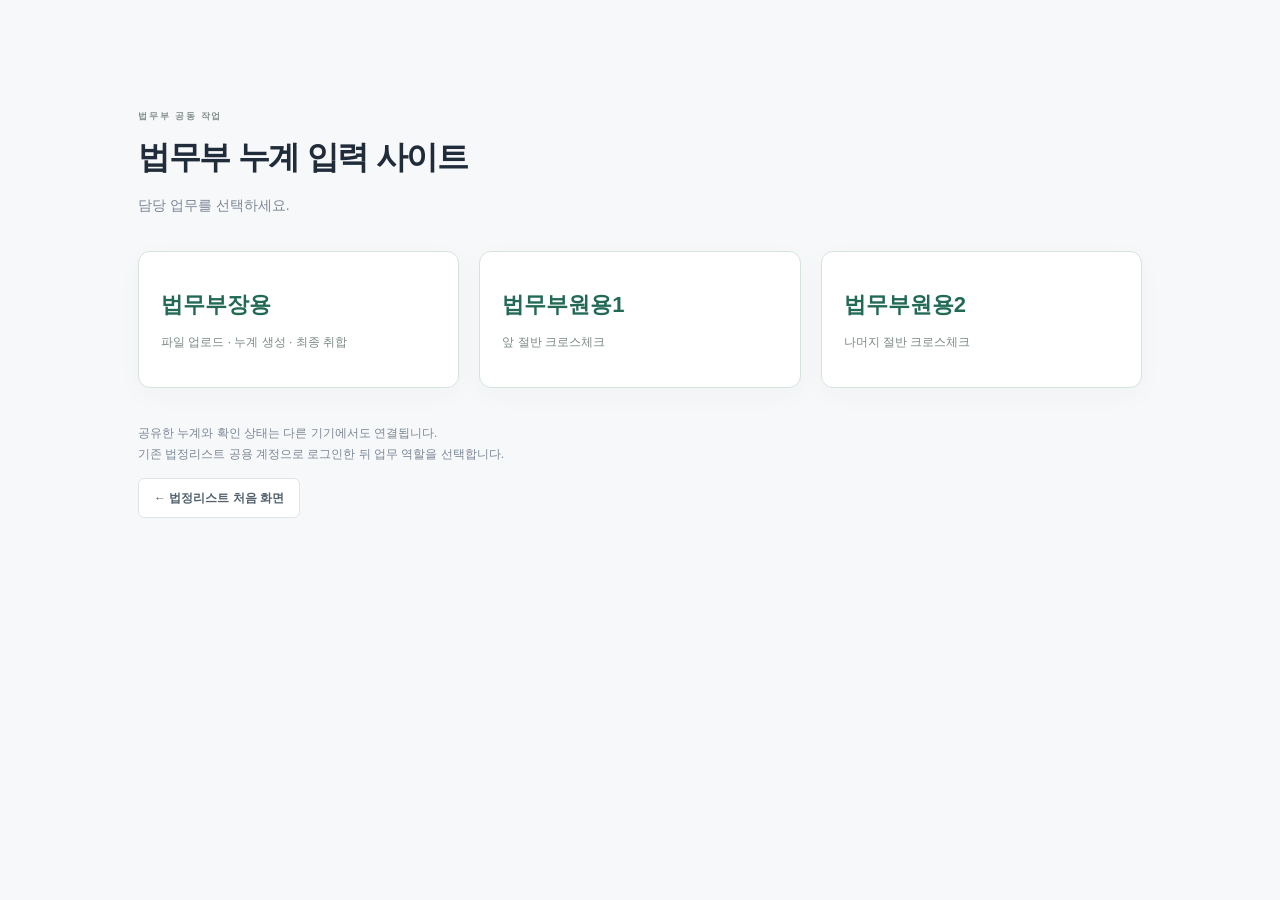
==== ledger/index.html @ 5dbe22b3 "Add files via upload" ====
<!doctype html>
<html lang="ko"><head><meta charset="utf-8"><meta name="viewport" content="width=device-width,initial-scale=1"><title>법무부 누계 입력 사이트</title><meta name="description" content="주간 벌점 입력을 간편하게. 기존 엑셀 수식을 보존하며 반영 전 확인하는 누계 도우미."><link rel="stylesheet" href="style.css?v=ledger-1"><script src="vendor/jszip.min.js" defer></script><script type="module" src="app.js?v=ledger-1"></script></head>
<body><section id="role-home" class="role-home"><div class="eyebrow">법무부 공동 작업</div><h1>법무부 누계 입력 사이트</h1><p>담당 업무를 선택하세요.</p><div class="role-cards"><button data-role="head"><b>법무부장용</b><span>파일 업로드 · 누계 생성 · 최종 취합</span></button><button data-role="one"><b>법무부원용1</b><span>앞 절반 크로스체크</span></button><button data-role="two"><b>법무부원용2</b><span>나머지 절반 크로스체크</span></button></div><p class="role-note">공유한 누계와 확인 상태는 다른 기기에서도 연결됩니다.<br>기존 법정리스트 공용 계정으로 로그인한 뒤 업무 역할을 선택합니다.</p><a class="secondary link-button" href="../">← 법정리스트 처음 화면</a></section>
<section id="member-home" class="role-home" hidden><button class="secondary role-back">← 역할 선택</button><h1 id="member-heading"></h1><div class="panel shared-panel"><h2 id="member-work-title"></h2><p id="member-work-meta"></p><p id="member-state"></p><button id="member-open" class="primary" disabled>크로스체크 시작</button><button class="secondary shared-refresh">새로고침</button></div></section><div id="team-message" role="status" aria-live="polite"></div><aside hidden><a class="brand" href="./"><span class="brand-icon">∑</span><span>법무부 누계 입력 사이트<small>WEEKLY LEDGER</small></span></a><div class="side-label">WORKSPACE</div><a class="nav active" href="#workspace"><span>▦</span> 주간 벌점 반영</a><button class="nav" id="help-open"><span>ⓘ</span> 사용 안내</button><a class="nav" href="../">← 법정리스트 처음 화면</a><div class="side-bottom"><span class="local-dot"></span> 법무부 공동 확인<p>공유 시 최종 누계와 대조 명단을<br>서버에 저장합니다.</p><div class="version">VERSION 1.5 · XLSX</div></div></aside>
<main id="workspace" hidden><header><div class="breadcrumb">업무 도구 <span>/</span> 상벌점 누계</div><div class="header-actions"><button class="secondary role-back">역할 선택</button><span class="privacy">◉ 수식 보존 모드</span><a class="secondary link-button" href="../">← 법정리스트 처음 화면</a></div></header><div class="page"><div class="title-row"><div><div class="eyebrow">LESS INPUT. MORE ACCURACY.</div><h1>누계</h1><p class="subtitle">벌점·상점을 반영해 부원에게 공유하세요.<br class="mobile"> 두 부원의 확인이 끝나면 최종 누계를 받습니다.</p></div><button id="demo" class="secondary">가명 예시로 둘러보기 <span>↗</span></button></div>
<section class="panel shared-panel"><div class="section-heading"><h2>공유 작업 현황</h2><button class="secondary shared-refresh">새로고침</button></div><h3 id="shared-title"></h3><p id="shared-meta"></p><div class="approval-row"><span id="approval-one">법무부원1 · 대기</span><span id="approval-two">법무부원2 · 대기</span></div><p id="shared-counts"></p><button id="head-final-preview" class="secondary" disabled>최종 취합 누계 확인</button> <button id="final-download" class="primary" disabled>최종 누계 다운로드 ↓</button><p class="muted">새로 생성해 공유하면 두 부원의 완료 상태가 초기화됩니다.</p></section><ol class="steps"><li class="current"><b>1</b> 파일 업로드</li><li><b>2</b> 반영 설정</li><li><b>3</b> 부원 크로스체크</li><li><b>4</b> 최종 취합</li></ol>
<div id="message" role="status" aria-live="polite" hidden></div>
<section class="uploads" aria-label="파일 업로드"><label class="upload" id="ledger-card"><span class="file-icon green">▤</span><span class="upload-title">지난 회차 누계 엑셀 <span class="required">필수</span></span><span class="upload-description">기존 수식과 학생 명부의 기준 파일</span><span class="file-state" id="ledger-state" role="status" aria-live="polite">파일 대기</span><span class="file-name" id="ledger-name">클릭하거나 파일을 여기에 놓으세요</span><span class="file-format">.xlsx · 최대 20MB</span><span class="file-detail" id="ledger-detail" aria-live="polite"></span><input type="file" id="ledger-file" aria-label="지난 회차 누계 엑셀" accept=".xlsx"></label><label class="upload" id="source-card"><span class="file-icon blue">▦</span><span class="upload-title">이번 회차 최종 좌석리스트 <span class="required">필수</span></span><span class="upload-description">노란색 표시가 보존된 최종 파일</span><span class="file-state" id="source-state" role="status" aria-live="polite">파일 대기</span><span class="file-name" id="source-name">클릭하거나 파일을 여기에 놓으세요</span><span class="file-format">.xlsx · 최대 20MB</span><span class="file-detail" id="source-detail" aria-live="polite"></span><input type="file" id="source-file" aria-label="이번 회차 최종 좌석리스트" accept=".xlsx"></label><label class="upload" id="merit-card"><span class="file-icon green">＋</span><span class="upload-title">상점 심사 결과 <span class="required">선택</span></span><span class="upload-description">학생(이름) · 심사상점만 반영</span><span class="file-state" id="merit-state">파일 대기</span><span class="file-name" id="merit-name">클릭하거나 파일을 여기에 놓으세요</span><span class="file-detail" id="merit-detail"></span><input type="file" id="merit-file" aria-label="상점 심사 결과" accept=".xlsx"></label></section><section id="merit-settings" class="panel merit-panel" hidden><div class="section-heading"><h2>상점 반영</h2><button id="merit-remove" class="secondary">상점 파일 빼기</button></div><label class="field">상점 반영 회차<select id="merit-round" aria-label="상점 반영 회차"></select></label><p id="merit-summary"></p><div id="merit-errors" class="error-text"></div><div id="merit-matching"></div><p class="muted">전교생은 전체 명부, ‘2학년 전원’은 2학년만 적용합니다. 같은 학생의 심사상점은 합산합니다. 기존 입력칸은 덮어쓰지 않습니다.</p></section>
<section class="panel settings"><div class="section-heading"><div><span class="section-no">02</span><h2>반영 설정</h2></div><span class="muted">원본 파일은 수정하지 않아요</span></div><div class="setting-grid"><label class="field">이번 법정 날짜<input id="court-date" type="date" aria-label="이번 법정 날짜" required><small>신입생의 3월 이후 2월 벌점 면제 기준입니다.</small></label><label class="field">반영할 회차<select id="round" disabled aria-label="반영할 회차"><option>누계 파일을 먼저 올려주세요</option></select><small id="round-hint">회차 헤더를 읽어 입력할 열을 찾습니다.</small></label><label class="field">적용할 점수 기준<select id="policy" aria-label="적용할 점수 기준"><option value="sum">Sum · 최종 선고점수 기준</option><option value="points">Points 합 · 이 기준이 맞을 때 선택</option></select><small>점수가 달라도 선택한 기준으로 자동 반영합니다.</small></label><div class="field">반영할 판결 탭<div id="sheets" class="tab-choices"><span class="muted">좌석리스트를 먼저 올려주세요</span></div><small>일반판결과 시트2 궐석재판을 포함해, 감지한 판결 시트가 모두 기본 선택됩니다.</small></div></div><details class="color-details"><summary><span class="yellow-dot"></span> 노란색 제외 설정 <span class="muted">색상 확인 및 추가</span></summary><p>누계에서 제외할 노란색을 선택하세요. 기본 노란색 3종을 미리 선택했습니다. 일부 항목만 노란색인 학생은 검토 대상으로 남습니다.</p><div id="colors" class="colors"></div><label class="custom-color">다른 제외 색상 추가 <input id="custom-color" type="color" value="#ffff00"><button id="add-color" class="small secondary">추가</button></label><p class="muted">노란색 조건부 서식이 감지되면 별도 확인이 필요합니다. 이 도구는 조건부 서식을 계산하지 않습니다.</p></details><div class="settings-bottom"><span>↳ 기존 값이 있는 칸은 덮어쓰지 않습니다.</span><div class="direct-actions"><button class="secondary" id="analyze" disabled>반영 내용 보기 (선택)</button><div class="download-stack"><button class="secondary cross-open" disabled>크로스체킹 화면으로 →</button><button class="primary" id="quick-export" disabled>누계 생성 · 부원에게 공유 <span>→</span></button></div></div></div></section>
<section id="results" hidden><div class="results-title"><div><div class="eyebrow">OPTIONAL REVIEW</div><h2>반영 내역 (검토는 선택)</h2></div><span id="source-summary" class="muted"></span></div><div class="stats"><div><span>반영 준비</span><b id="ready-count">0<small>건</small></b><p>선택한 기준으로 자동 반영</p></div><div class="stat-warning"><span>참고사항</span><b id="pending-count">0<small>건</small></b><p>다운로드를 막지 않습니다</p></div><div><span>제외</span><b id="excluded-count">0<small>건</small></b><p>노란색·미매칭 등 제외</p></div><div><span>반영 벌점 합계</span><b id="total-count">0<small>점</small></b><p id="unique-count">0명 기준</p></div></div><div class="panel table-panel"><div class="table-tools"><div class="filters"><button class="selected" data-filter="all">전체</button><button data-filter="pending">참고사항</button><button data-filter="ready">반영 준비</button><button data-filter="excluded">제외</button></div><input type="search" id="search" placeholder="이름 또는 학번 검색" aria-label="이름 또는 학번 검색"></div><div class="table-scroll"><table><thead><tr><th>학생</th><th>원본 위치</th><th>Points 합</th><th>Sum</th><th>적용 벌점</th><th>입력 칸</th><th>상태</th><th>확인</th></tr></thead><tbody id="rows"></tbody></table></div><div class="pagination"><span id="page-info"></span><div><button id="prev" class="secondary small">이전</button><button id="next" class="secondary small">다음</button></div></div></div><div class="export-box"><div><h3>부원에게 확인 요청하기</h3><p>기존 수식과 P 표시를 유지하고, 선택한 회차의 빈 입력칸만 채웁니다.<br>공유 후 두 부원이 완료하면 위 현황에서 최종 파일을 받습니다.</p><p class="direct-note">선택한 점수 기준으로 반영해 공유합니다. 학생 미매칭·불명확한 노란색·기존 입력 등 반영할 수 없는 항목은 제외 내역으로 남습니다.</p></div><div class="export-actions"><button class="secondary cross-open" disabled>크로스체킹 화면으로 →</button><button id="export" class="primary" disabled>이 내용으로 생성 · 공유 <span>→</span></button><button id="log" class="secondary" disabled>검토 내역 다운로드</button><span id="export-hint">개별 확인 없이 바로 다운로드할 수 있습니다.</span></div></div><div id="export-result" role="status" hidden></div></section>
<div class="notice probation-note">프로베이션 자동 적용: 2·3학년은 P 여부의 p, 1학년은 신입생 자격과 기존 기록을 확인합니다. 첫 기소 1항목은 유예, 3회 기간 내 재기소는 복원합니다. 신입생 2월 항목은 기소 날짜 기준으로 면제합니다. 누락된 기소 이력은 자동 추정할 수 없습니다. 수식은 Excel에서 열 때 재계산됩니다.<pre id="probation-result"></pre></div><footer><span>수식은 그대로, 반복 입력은 간편하게.</span><span>공유한 누계와 확인 상태는 기존 Firebase에서 팀원이 함께 확인합니다.</span></footer></div></main>
<dialog id="review-dialog"><form method="dialog"><div class="dialog-head"><div><div class="eyebrow">REVIEW RECORD</div><h2 id="review-title">학생 확인</h2></div><button class="icon-button" aria-label="닫기" value="cancel">×</button></div><div id="review-original" class="original"></div><div id="review-issues" class="issue-list"></div><label class="field">누계 명부에서 학생 선택<select id="review-student" aria-label="누계 명부에서 학생 선택"></select></label><label class="field">이번 회차 적용 벌점<input id="review-score" type="number" min="0" step="any" aria-label="이번 회차 적용 벌점"></label><label class="field">확인 근거 / 제외 사유<input id="review-note" placeholder="예: 감경된 Sum 확인, 동일 사건 중복 제외" aria-label="확인 근거"></label><label class="ack"><input type="checkbox" id="review-exclude"> 이 기록을 누계 반영에서 제외</label><label class="ack"><input type="checkbox" id="review-confirm"> 원본과 비교하여 학생·최종점수·제외 범위를 확인함</label><div id="review-error" class="error-text" role="alert"></div><div class="dialog-actions"><button class="secondary" value="cancel">취소</button><button type="button" id="review-save" class="primary">확인 내용 저장</button></div></form></dialog>
<dialog id="help-dialog"><div class="dialog-head"><h2>매주 이렇게 사용하세요</h2><button class="icon-button" id="help-close" aria-label="사용 안내 닫기">×</button></div><ol class="help-list"><li>구글 좌석리스트에서 <b>파일 → 다운로드 → Microsoft Excel(.xlsx)</b>을 선택하세요. 색상 보존을 위해 CSV는 사용하지 마세요.</li><li>지난 회차 누계 파일과 이번 최종 좌석리스트를 각각 올리세요.</li><li>회차와 판결 탭, 실제 선고점수 기준을 선택하세요.</li><li>누계 생성 · 부원에게 공유를 누르세요. 각 부원은 역할 화면에서 공유 누계를 확인하고 완료를 누릅니다.</li><li>두 부원의 완료 후 최종 파일을 내려받아 Excel에서 재계산하고 저장하세요. 다음 주에는 이 파일을 올립니다.</li></ol><div class="notice">프로베이션(P)은 올해 첫 기소·단일 항목·자격 표시를 확인해 p(점수)로 유예합니다. 기존 3회 미기소 상점의 누락 수식은 선택 회차까지 자동으로 이어 채웁니다. 2·3학년의 P 여부 p를 자격 근거로 사용하며, 유예 법정 포함 3회 내 재기소 시 이전 벌점을 복원합니다. 이미 값이 있는 회차의 수정·덮어쓰기는 지원하지 않습니다.</div><p>프로그램은 이 GitHub 사이트에서 실행됩니다. 파일 읽기와 계산은 브라우저에서 처리하며, 공유 버튼을 누르면 결과 파일과 확인 상태를 기존 Firebase에 저장합니다.</p><a class="secondary link-button" href="../">법정리스트 처음 화면</a></dialog>
<section id="cross-screen" hidden aria-label="크로스체킹 화면">
<div class="cross-header"><div><h1>크로스체킹</h1><p id="cross-summary"></p></div><button id="cross-back" class="secondary">← 누계 화면으로</button></div>
<div class="cross-people"><button class="secondary" data-member="0">법무부원1</button><button class="secondary" data-member="1">법무부원2</button><span id="cross-range">담당자를 선택하세요.</span><button id="cross-download" class="primary">최종 엑셀 다운로드 ↓</button></div>
<div class="cross-completion"><button id="cross-complete" class="primary" hidden>크로스체크 완료</button><span id="cross-complete-status" role="status"></span></div><div id="cross-split" hidden><section class="cross-pane"><h2>좌석리스트 · 이름과 Sum</h2><p>이름을 누르면 오른쪽의 해당 학생 입력칸으로 이동합니다.</p><div id="cross-source" class="cross-scroll"></div></section><section class="cross-pane"><div class="cross-ledger-head"><h2>최종 누계 엑셀</h2><select id="cross-sheet" aria-label="최종 엑셀 시트"></select></div><p id="cross-location" role="status">왼쪽에서 학생을 선택하세요.</p><div id="cross-ledger" class="cross-scroll" tabindex="0"></div><p class="cross-calc">수식 칸은 ‘Excel 재계산’으로 표시합니다. 입력 벌점은 최종 파일의 실제 값이며, 누계 계산은 Excel에서 열어 확인하세요.</p></section></div></section>
</body></html>
---- ledger/style.css ----
:root{--ink:#202c3a;--muted:#7c8796;--line:#e5e9ed;--bg:#f7f8fa;--green:#226956;--accent:#28765f;--yellow:#a87822;--blue:#586fbd}*{box-sizing:border-box}body{margin:0;background:var(--bg);color:var(--ink);font-family:Inter,-apple-system,BlinkMacSystemFont,'Segoe UI','Apple SD Gothic Neo','Malgun Gothic',sans-serif;font-size:14px;line-height:1.5}button,input,select{font:inherit}button,a,input,select,summary{outline-offset:4px}button{cursor:pointer}button:disabled{cursor:not-allowed;opacity:.4}a{text-decoration:none;color:inherit}aside{width:224px;position:fixed;inset:0 auto 0 0;background:white;border-right:1px solid var(--line);padding:32px 20px;display:flex;flex-direction:column}.brand{display:flex;gap:12px;align-items:center;padding:0 8px;margin-bottom:52px;font-size:17px;font-weight:750;letter-spacing:-.5px}.brand-icon{height:35px;width:35px;border-radius:10px;display:grid;place-items:center;background:var(--green);color:#fff;font-size:25px;font-weight:400}.brand small{font-size:9px;letter-spacing:2px;color:var(--muted);display:block;margin-top:2px}.side-label{font-size:10px;letter-spacing:1.8px;color:#9ba4af;padding:0 12px;margin-bottom:15px}.nav{display:flex;gap:12px;align-items:center;text-align:left;margin:3px 0;padding:12px;border:0;background:transparent;color:#7c8792;border-radius:7px;font-size:13px;width:100%}.nav span{font-size:18px;width:19px}.nav.active{background:#edf5f1;color:var(--green);font-weight:650}.nav:hover{background:#f1f4f5}.side-bottom{margin-top:auto;padding:0 10px;font-size:11px;color:#667683}.local-dot{display:inline-block;background:#529c7b;border-radius:99px;width:6px;height:6px;margin-right:5px}.side-bottom p{line-height:1.8;color:#9aa2ab;margin:8px 0 28px}.version{border-top:1px solid var(--line);padding-top:18px;font-size:9px;letter-spacing:1.6px;color:#9ca5af}main{margin-left:224px}header{height:75px;display:flex;align-items:center;justify-content:space-between;border-bottom:1px solid var(--line);padding:0 46px;background:#fff}.breadcrumb{font-size:12px;color:#8c96a1}.breadcrumb span{padding:0 12px;color:#c3c9cf}.privacy{font-size:11px;background:#eef5f0;color:#4e806a;border:1px solid #dcebe2;padding:5px 10px;border-radius:5px}.page{padding:42px 46px 20px;max-width:1530px;margin:auto}.title-row{display:flex;align-items:center;justify-content:space-between;gap:20px}.eyebrow{font-size:9px;letter-spacing:1.8px;color:#85918e;font-weight:650}h1{font-size:30px;font-weight:700;letter-spacing:-1.3px;margin:9px 0 10px}h2{font-size:17px;letter-spacing:-.5px;margin:0}h3{font-size:15px;letter-spacing:-.3px}.subtitle{color:#88929b;margin:0;font-size:13px}.secondary,.primary{border:1px solid #dfe5e7;border-radius:6px;padding:10px 15px;font-size:12px;font-weight:600;background:white;color:#52616c;white-space:nowrap}.secondary:hover{background:#f1f5f3}.primary{background:var(--green);border-color:var(--green);color:#fff}.primary:hover:enabled{background:#185340}.primary span,.secondary span{margin-left:20px}.steps{list-style:none;display:flex;gap:0;padding:0;margin:32px 0 24px}.steps li{display:flex;align-items:center;gap:8px;font-size:11px;color:#a4acb4;flex:1;position:relative}.steps li:not(:last-child):after{content:'';height:1px;background:#e3e8e8;flex:1;margin:0 18px}.steps b{display:grid;place-items:center;border:1px solid #e0e5e7;border-radius:50%;height:24px;width:24px;font-weight:500;font-size:10px}.steps .current{color:var(--green);font-weight:650}.steps .current b{background:var(--green);color:white;border-color:var(--green)}.uploads{display:grid;grid-template-columns:1fr 1fr;gap:20px;margin-bottom:24px}.upload{position:relative;display:flex;align-items:flex-start;flex-direction:column;background:white;border:1.5px dashed #cdd8d5;border-radius:9px;padding:24px 25px;min-height:210px;cursor:pointer;transition:.18s}.upload:hover,.upload.drag{border-color:var(--green);background:#f9fdfa}.upload.loaded{border-style:solid;border-color:#b9d5c9}.file-icon{height:35px;width:35px;display:grid;place-items:center;font-size:23px;border-radius:7px;margin-bottom:15px}.green{background:#eaf4ed;color:#41805f}.blue{background:#edf0fa;color:#6e7fc0}.upload-title{font-weight:650;letter-spacing:-.3px}.required{margin-left:5px;font-size:9px;font-weight:400;color:#9aa4a4}.upload-description{font-size:11px;color:#929ba4;margin:4px 0 18px}.file-name{font-size:11px;color:#5d7c6c;max-width:100%;word-break:break-all}.file-format{font-size:10px;color:#a8afb7;position:absolute;right:20px;top:27px}.upload input{position:absolute;opacity:0;inset:0;width:100%;height:100%;cursor:pointer}.upload:focus-within{outline:2px solid var(--green);outline-offset:3px}.panel{background:white;border:1px solid var(--line);border-radius:9px}.settings{padding:22px 25px}.section-heading{display:flex;align-items:center;justify-content:space-between;margin-bottom:23px}.section-heading>div{display:flex;gap:11px;align-items:center}.section-no{font-size:10px;color:#a0aba7;font-weight:650}.muted{color:#929ca5;font-size:11px}.setting-grid{display:grid;grid-template-columns:.8fr 1.15fr 1fr;gap:26px}.field{display:flex;flex-direction:column;gap:8px;font-size:11px;font-weight:600}.field select,.field input,input[type=search]{border:1px solid #e0e5e8;background:white;border-radius:5px;padding:10px 11px;min-width:0;max-width:100%;color:#4e5b65;font-size:12px;min-height:39px}.field small{font-size:10px;font-weight:400;color:#9aa3ab;line-height:1.6}.tab-choices{display:flex;flex-wrap:wrap;gap:8px;min-height:39px;align-items:center}.tab-choices label{font-weight:400;font-size:12px;display:flex;gap:4px;align-items:center}.tab-choices input,.ack input{accent-color:var(--green);margin:0 4px 0 0}.color-details{margin-top:24px;padding-top:18px;border-top:1px solid #eff1f3}.color-details summary{cursor:pointer;font-size:11px;display:flex;gap:7px;align-items:center}.color-details summary:after{content:'⌄';margin-left:auto;color:#96a09c}.color-details p{font-size:11px;color:#909aa2;max-width:800px}.yellow-dot{height:10px;width:10px;background:#f8db68;display:inline-block;border-radius:3px}.colors{display:flex;gap:10px;flex-wrap:wrap;padding:6px 0}.color-chip{display:flex;align-items:center;font-size:10px;gap:6px;border:1px solid var(--line);padding:6px 8px;border-radius:5px}.swatch{width:14px;height:14px;border-radius:3px;border:1px solid #0001;display:inline-block}.custom-color{font-size:11px;color:var(--muted);display:flex;gap:10px;align-items:center;margin-top:10px}.custom-color input{height:27px;width:35px;border:0;background:transparent}.settings-bottom{display:flex;align-items:center;justify-content:space-between;border-top:1px solid #eff1f3;padding-top:20px;margin-top:20px;font-size:11px;color:#99a3aa}.results-title{display:flex;align-items:end;justify-content:space-between;margin:35px 0 18px}.results-title h2{margin-top:8px;font-size:21px}.stats{display:grid;grid-template-columns:repeat(4,1fr);gap:14px;margin-bottom:18px}.stats>div{padding:17px 20px;border:1px solid var(--line);border-radius:8px;background:white}.stats span{font-size:11px;color:#8b969d}.stats b{display:block;font-size:27px;font-weight:600;color:var(--green);line-height:1.7;font-variant-numeric:tabular-nums}.stats small{font-size:11px;font-weight:400;margin-left:4px;color:#8a9990}.stats p{margin:0;font-size:10px;color:#a0a8b0}.stats .stat-warning b{color:#b88d40}.table-tools{padding:17px 20px;display:flex;justify-content:space-between;gap:15px}.filters{display:flex;gap:3px}.filters button{border:0;color:#8c969d;background:none;font-size:11px;border-radius:4px;padding:6px 11px}.filters button.selected{background:#edf5f0;color:var(--green);font-weight:650}input[type=search]{font-size:11px;min-height:30px;padding:6px 10px;width:190px}.table-scroll{overflow-x:auto}table{border-collapse:collapse;width:100%;font-size:11px;white-space:nowrap}th{text-align:left;font-size:10px;font-weight:500;color:#89969b;background:#f8faf9;padding:11px 15px;border-top:1px solid var(--line);border-bottom:1px solid var(--line)}td{padding:13px 15px;border-bottom:1px solid #f0f2f4;color:#65737e}td strong{color:#374b43;font-weight:600;font-size:12px}td small{display:block;color:#a1aab1;margin-top:3px;font-size:9px}.status{display:inline-block;border-radius:4px;font-size:10px;padding:4px 7px}.status.ready{background:#edf5ef;color:#4a8061}.status.pending{background:#fdf5e7;color:#a77f35}.status.excluded{background:#f2f3f5;color:#939ba5}.color-cell{background:#fffbeb}td .review-button{font-size:10px;background:white;border:1px solid #e1e7e5;padding:4px 9px;border-radius:4px;color:#77837e}.empty{text-align:center;padding:40px;color:#8e999f}.pagination{padding:12px 18px;display:flex;justify-content:space-between;align-items:center;font-size:10px;color:#9ca6ac}.pagination>div{display:flex;gap:6px}.small{padding:5px 10px;font-size:10px}.export-box{border-radius:8px;background:#eef3f0;border:1px solid #dce6e0;padding:23px 26px;margin:22px 0;display:flex;justify-content:space-between;gap:25px}.export-box h3{margin:0 0 8px}.export-box p{font-size:11px;line-height:1.8;color:#85948b;margin:0 0 14px}.ack{display:flex;gap:5px;align-items:center;font-size:11px;color:#6f7f74;font-weight:400;margin:12px 0}.export-actions{min-width:215px;display:flex;flex-direction:column;gap:8px;justify-content:center}.export-actions span:not(button span){font-size:10px;color:#97a59b;text-align:center}footer{display:flex;gap:20px;justify-content:space-between;border-top:1px solid var(--line);margin-top:32px;padding-top:17px;font-size:10px;color:#a1aab0}.mobile{display:none}#message,#export-result{padding:14px 18px;border-radius:7px;font-size:12px;margin:16px 0;background:#eaf4ee;color:#426e55}#message.error{background:#fff1ed;color:#ad5b43}dialog{border:1px solid #e1e7e2;border-radius:13px;max-width:640px;width:calc(100% - 30px);padding:28px;box-shadow:0 20px 90px #213b3b30;color:var(--ink)}dialog::backdrop{background:#1f31345c;backdrop-filter:blur(3px)}.dialog-head{display:flex;justify-content:space-between;gap:20px;align-items:center;margin-bottom:22px}.dialog-head h2{margin-top:4px;font-size:21px}.icon-button{border:0;background:none;font-size:25px;color:#9aa5a5}.dialog-actions{display:flex;justify-content:flex-end;gap:9px;margin-top:25px}dialog .field{margin-top:15px}.original{padding:15px;background:#f6f8f7;border-radius:6px;font-size:11px;line-height:1.9;max-height:180px;overflow:auto;white-space:pre-wrap}.issue-list{font-size:11px;color:#af8145;margin-top:12px;line-height:1.9}.help-list{padding-left:21px;font-size:13px;color:#708077;line-height:1.9}.help-list li{margin:15px 0}.notice{background:#fbf4e8;color:#a7864b;padding:15px;font-size:12px;border-radius:5px}dialog p{font-size:12px;color:#7c8981;line-height:1.8}.link-button{display:inline-block}.error-text{font-size:11px;color:#b35e4a}body.busy{cursor:progress}body.busy button{pointer-events:none}@media(min-width:1600px){.page{padding-top:50px}}@media(max-width:1100px){aside{width:190px;padding:26px 14px}main{margin-left:190px}header{padding:0 27px}.page{padding:30px 27px}.setting-grid{gap:15px;grid-template-columns:1fr 1fr}.setting-grid>.field:last-child{grid-column:1/-1}.upload{padding:22px 20px}.file-format{font-size:9px}.export-box{flex-direction:column}.export-actions{align-items:flex-start}.title-row .secondary{padding:9px;font-size:11px}}@media(max-width:760px){aside{position:static;width:auto;border-right:0;border-bottom:1px solid var(--line);padding:15px 20px;flex-direction:row;align-items:center;justify-content:space-between}.brand{padding:0;margin:0;font-size:14px;gap:8px}.brand small{font-size:7px}.brand-icon{width:29px;height:29px;font-size:21px}.side-label,.side-bottom,.nav.active,.nav[href="project-source.zip"]{display:none}aside .nav{width:auto;padding:5px;margin:0;font-size:11px}main{margin-left:0}header{height:49px;padding:0 20px}.page{padding:26px 20px}.title-row{align-items:flex-start;flex-direction:column;gap:18px}h1{font-size:27px}.subtitle{font-size:12px;line-height:1.8}.steps{margin:25px 0 20px}.steps li{font-size:9px;gap:5px;flex-direction:column;align-items:flex-start}.steps li:after{display:none}.steps b{height:22px;width:22px}.uploads{grid-template-columns:1fr;gap:13px}.upload{min-height:175px}.upload-description{margin-bottom:12px}.upload-title{font-size:13px}.settings{padding:20px 17px}.section-heading>.muted{display:none}.setting-grid{grid-template-columns:1fr;gap:20px}.settings-bottom{gap:15px;align-items:flex-start;flex-direction:column}.settings-bottom .primary{width:100%}.stats{grid-template-columns:1fr 1fr;gap:10px}.stats>div{padding:13px 15px}.results-title{align-items:flex-start;gap:12px;flex-direction:column}.results-title h2{font-size:19px}.table-tools{flex-direction:column;padding:13px}.filters{justify-content:space-between}.filters button{padding:6px 8px}input[type=search]{width:100%}.export-box{padding:20px 17px}.export-actions{align-items:stretch;min-width:0}.ack{line-height:1.7;align-items:flex-start}.ack input{margin-top:3px;flex-shrink:0}footer{flex-direction:column;gap:6px}.mobile{display:block}.privacy{font-size:9px}dialog{padding:23px 20px}}

.header-actions{display:flex;align-items:center;gap:12px}.header-actions form{margin:0}

/* Prominent file receipt and per-file progress, including drag and drop. */
.upload{min-height:255px}.file-state{position:absolute;right:20px;top:66px;border-radius:20px;padding:5px 10px;font-size:11px;font-weight:700;background:#f0f3f5;color:#7b8990;pointer-events:none}.upload[data-state=loaded]{background:#f0f8f3;border:2px solid #67a284;box-shadow:0 0 0 3px #e7f2eb}.upload[data-state=loaded] .file-state{background:#226956;color:#fff}.upload[data-state=loading] .file-state{background:#fff2cf;color:#986d19}.upload[data-state=loading]{border-color:#d1ad59}.upload[data-state=error]{border-color:#cb806a;background:#fff5f0}.upload[data-state=error] .file-state{background:#f6ddd5;color:#9c503b}.file-name{display:block;width:100%;font-size:14px;font-weight:700;line-height:1.7;overflow-wrap:anywhere;color:#2e6150;padding:9px 10px;border-radius:5px;background:#f4f7f5}.file-detail{font-size:11px;color:#6d8979;margin-top:9px;line-height:1.7;overflow-wrap:anywhere}.upload[data-state=error] .file-detail{color:#a9573c}.tab-choices label{border:1px solid #dbe5dd;padding:7px 9px;border-radius:5px;flex-wrap:wrap}.tab-choices label small{display:block;flex-basis:100%;margin-left:19px}.upload-description{padding-right:30px}@media(max-width:760px){.upload{min-height:235px}.file-state{font-size:10px;top:26px;right:18px}.file-format{display:none}.upload-description{padding-right:0}}

.direct-actions{display:flex;gap:9px;flex-wrap:wrap}.direct-note{font-size:11px;color:#6a8070;max-width:650px}.settings-bottom:has(.direct-actions){gap:16px}@media(max-width:760px){.direct-actions{width:100%}.direct-actions button{width:100%}}

.brand{font-size:15px}.brand-icon{flex-shrink:0}.download-stack{display:flex;flex-direction:column;gap:8px}.direct-actions{align-items:end}#cross-screen[hidden],#cross-split[hidden]{display:none}body.cross-mode{overflow:hidden}#cross-screen{position:fixed;inset:0;background:#f7f8fa;z-index:50;padding:24px;overflow:auto}.cross-header,.cross-people,.cross-ledger-head{display:flex;align-items:center;justify-content:space-between;gap:14px}.cross-header h1{font-size:25px;margin:0}.cross-header p{margin:5px 0;color:#6e7e76;font-size:12px}.cross-people{justify-content:flex-start;padding:16px 0;flex-wrap:wrap}.cross-people #cross-download{margin-left:auto}#cross-range{font-size:12px;color:#6e7e76}#cross-split{display:grid;grid-template-columns:minmax(0,1fr) minmax(0,1fr);gap:16px;height:calc(100dvh - 185px);min-height:350px}.cross-pane{background:white;border:1px solid var(--line);border-radius:10px;min-width:0;min-height:0;display:flex;flex-direction:column;padding:16px}.cross-pane>p{font-size:11px;color:#71837a;margin:8px 0}.cross-scroll{overflow:auto;min-height:0;flex:1;overscroll-behavior:contain}.cross-record{border:1px solid #dbe5df;border-radius:7px;margin:0 0 16px;overflow:hidden}.cross-student{display:block;text-align:left;width:100%;border:0;background:#eef5f0;padding:12px;color:#205a47;font-weight:700}.cross-student span{font-size:10px;font-weight:400;margin-left:10px}.cross-student.selected{background:#226956;color:white}.cross-record-meta{font-size:11px;padding:8px;color:#7b6b46}.source-grid{overflow:auto}.sheet-grid{width:max-content;min-width:100%;font-size:12px}.sheet-grid td,.sheet-grid th{padding:8px 10px;border:1px solid #e2e7e4;min-width:62px;max-width:280px;white-space:pre-wrap;overflow-wrap:anywhere}.sheet-grid thead{position:sticky;top:0;z-index:2}.sheet-grid th{background:#edf2ef}.sheet-grid tr>th:first-child{position:sticky;left:0;min-width:42px}.sheet-grid .cross-target{outline:3px solid #25765a;outline-offset:-3px;background:#d7f6df!important;color:#16452e;font-size:16px;font-weight:800}.sheet-grid .cross-target-row td{border-top:2px solid #7db296;border-bottom:2px solid #7db296}.formula-value{color:#9aa39f;font-size:10px}.cross-ledger-head select{padding:7px;border:1px solid #dbe3dd;border-radius:5px;max-width:180px}.cross-calc{background:#fff8e8;padding:8px;border-radius:5px}@media(max-width:760px){#cross-screen{padding:12px}.cross-header{align-items:flex-start}.cross-header h1{font-size:20px}.cross-header p{font-size:10px}#cross-split{gap:6px;height:calc(100dvh - 220px)}.cross-pane{padding:7px}.cross-pane h2{font-size:12px}.cross-ledger-head{flex-direction:column;align-items:start}.cross-ledger-head select{max-width:100%;font-size:11px}.cross-pane>p{font-size:10px}.cross-people{gap:7px}.cross-student{font-size:12px;padding:8px}.cross-student span{display:block;margin:2px 0 0}.sheet-grid td{padding:6px}.cross-header .secondary{font-size:10px;padding:8px}}
/* Keep student identity visible while moving to this week's distant column. */
#cross-ledger .sheet-grid tr>th:first-child{width:42px;min-width:42px;max-width:42px;z-index:3}#cross-ledger .sheet-grid td:nth-child(-n+4),#cross-ledger .sheet-grid thead th:nth-child(n+2):nth-child(-n+4){position:sticky;width:82px;min-width:82px;max-width:82px;background:#f4f8f5;z-index:1}#cross-ledger .sheet-grid tr>:nth-child(2){left:42px}#cross-ledger .sheet-grid tr>:nth-child(3){left:124px}#cross-ledger .sheet-grid tr>:nth-child(4){left:206px}
@media(max-width:760px){#cross-ledger .sheet-grid td:nth-child(-n+4),#cross-ledger .sheet-grid thead th:nth-child(n+2):nth-child(-n+4){position:static}}
#cross-ledger{scroll-padding-left:300px;scroll-padding-top:75px}@media(max-width:760px){#cross-ledger{scroll-padding-left:45px}}
.cross-simple-head,.cross-simple-row{display:flex;align-items:center;justify-content:space-between;gap:16px}.cross-simple-head{position:sticky;top:0;background:#fff;padding:12px 16px;color:#7c8796;font-size:11px;border-bottom:1px solid #dbe5df}.cross-simple-row{background:white;border-bottom:1px solid #e5e9ed;padding:16px;text-align:left}.cross-simple-row:hover{background:#eef5f0}.cross-simple-row .cross-simple-name{display:inline;margin:0;font-size:14px;font-weight:650}.cross-simple-row strong{font-size:15px;font-variant-numeric:tabular-nums}.cross-simple-row.yellow-record{background:#fff6bf}.cross-simple-row.selected{background:#226956;color:#fff}
[hidden]{display:none!important}.role-home{max-width:1060px;margin:8vh auto;padding:38px 28px}.role-home h1{font-size:32px}.role-home>p{color:#7c8796}.role-cards{display:grid;grid-template-columns:repeat(3,1fr);gap:20px;margin:35px 0}.role-cards button{padding:36px 22px;text-align:left;border:1px solid #d5e4db;background:white;border-radius:12px;box-shadow:0 7px 26px #1c493808}.role-cards button:hover{border-color:#226956;background:#eef7f1}.role-cards b{display:block;font-size:22px;color:#226956}.role-cards span{display:block;font-size:12px;color:#7b8981;margin-top:12px}.role-note{font-size:12px;line-height:1.8}.shared-panel{padding:22px 25px;margin:25px 0}.shared-panel h3{font-size:18px}.shared-panel p{font-size:12px;color:#708076}.approval-row{display:flex;gap:12px}.approval-row span{background:#edf5ef;border:1px solid #cfe1d4;padding:10px 16px;border-radius:7px;font-weight:650}.merit-panel{padding:22px 25px;margin-bottom:24px}.merit-panel .field{max-width:360px}#merit-errors{white-space:pre-wrap;max-height:220px;overflow:auto}#team-message:not(:empty){position:fixed;bottom:20px;left:50%;transform:translateX(-50%);max-width:90vw;background:#fff1d8;border:1px solid #ead9b3;color:#705526;padding:12px 20px;border-radius:8px;z-index:70;font-size:12px}.uploads{grid-template-columns:repeat(3,minmax(0,1fr))}.cross-completion{display:flex;align-items:center;gap:14px;margin-bottom:10px}.cross-completion span{font-size:12px;color:#226956}.probation-note{margin-top:22px;font-size:11px}body:has(#cross-complete:not([hidden])) #cross-split{height:calc(100dvh - 240px)}@media(max-width:1100px){.uploads{grid-template-columns:1fr}.role-cards{grid-template-columns:1fr}.role-home{margin:20px auto}.role-cards button{padding:24px}.role-home h1{font-size:25px}}
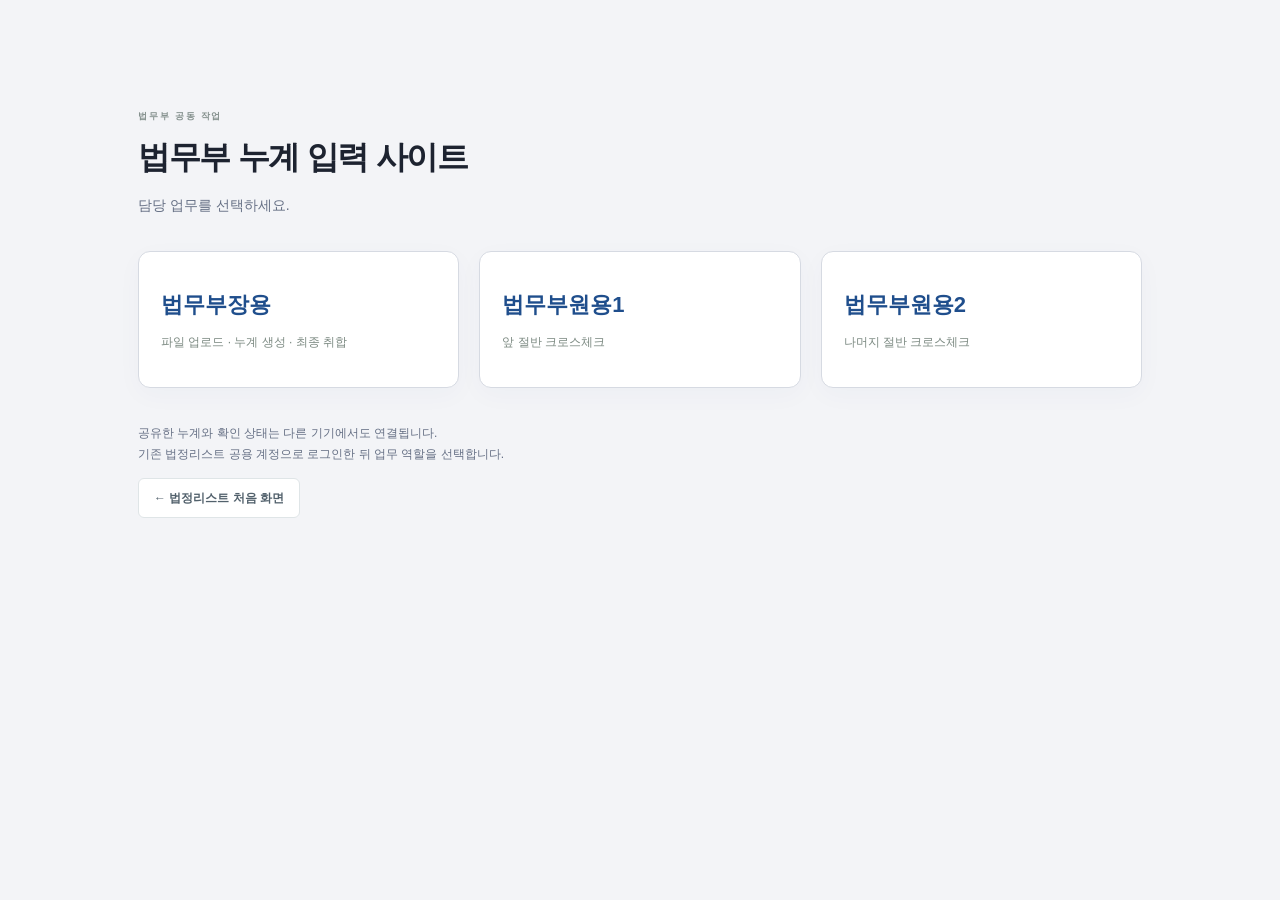
==== commit 0682e54f: "Add merit dates, zero-filled rounds and group awards; align ledger navy theme" ====
--- a/ledger/index.html
+++ b/ledger/index.html
@@ -1,11 +1,11 @@
 <!doctype html>
-<html lang="ko"><head><meta charset="utf-8"><meta name="viewport" content="width=device-width,initial-scale=1"><title>법무부 누계 입력 사이트</title><meta name="description" content="주간 벌점 입력을 간편하게. 기존 엑셀 수식을 보존하며 반영 전 확인하는 누계 도우미."><link rel="stylesheet" href="style.css?v=ledger-1"><script src="vendor/jszip.min.js" defer></script><script type="module" src="app.js?v=ledger-1"></script></head>
+<html lang="ko"><head><meta charset="utf-8"><meta name="viewport" content="width=device-width,initial-scale=1"><title>법무부 누계 입력 사이트</title><meta name="description" content="주간 벌점 입력을 간편하게. 기존 엑셀 수식을 보존하며 반영 전 확인하는 누계 도우미."><link rel="stylesheet" href="style.css?v=navy-20261115-1"><script src="vendor/jszip.min.js" defer></script><script type="module" src="app.js?v=merit-20261115-1"></script></head>
 <body><section id="role-home" class="role-home"><div class="eyebrow">법무부 공동 작업</div><h1>법무부 누계 입력 사이트</h1><p>담당 업무를 선택하세요.</p><div class="role-cards"><button data-role="head"><b>법무부장용</b><span>파일 업로드 · 누계 생성 · 최종 취합</span></button><button data-role="one"><b>법무부원용1</b><span>앞 절반 크로스체크</span></button><button data-role="two"><b>법무부원용2</b><span>나머지 절반 크로스체크</span></button></div><p class="role-note">공유한 누계와 확인 상태는 다른 기기에서도 연결됩니다.<br>기존 법정리스트 공용 계정으로 로그인한 뒤 업무 역할을 선택합니다.</p><a class="secondary link-button" href="../">← 법정리스트 처음 화면</a></section>
-<section id="member-home" class="role-home" hidden><button class="secondary role-back">← 역할 선택</button><h1 id="member-heading"></h1><div class="panel shared-panel"><h2 id="member-work-title"></h2><p id="member-work-meta"></p><p id="member-state"></p><button id="member-open" class="primary" disabled>크로스체크 시작</button><button class="secondary shared-refresh">새로고침</button></div></section><div id="team-message" role="status" aria-live="polite"></div><aside hidden><a class="brand" href="./"><span class="brand-icon">∑</span><span>법무부 누계 입력 사이트<small>WEEKLY LEDGER</small></span></a><div class="side-label">WORKSPACE</div><a class="nav active" href="#workspace"><span>▦</span> 주간 벌점 반영</a><button class="nav" id="help-open"><span>ⓘ</span> 사용 안내</button><a class="nav" href="../">← 법정리스트 처음 화면</a><div class="side-bottom"><span class="local-dot"></span> 법무부 공동 확인<p>공유 시 최종 누계와 대조 명단을<br>서버에 저장합니다.</p><div class="version">VERSION 1.5 · XLSX</div></div></aside>
+<section id="member-home" class="role-home" hidden><button class="secondary role-back">← 역할 선택</button><h1 id="member-heading"></h1><div class="panel shared-panel"><h2 id="member-work-title"></h2><p id="member-work-meta"></p><p id="member-state"></p><button id="member-open" class="primary" disabled>크로스체크 시작</button><button class="secondary shared-refresh">새로고침</button></div></section><div id="team-message" role="status" aria-live="polite"></div><aside hidden><a class="brand" href="./"><span>법무부 누계 입력 사이트<small>WEEKLY LEDGER</small></span></a><div class="side-label">WORKSPACE</div><a class="nav active" href="#workspace"><span>▦</span> 주간 벌점 반영</a><button class="nav" id="help-open"><span>ⓘ</span> 사용 안내</button><a class="nav" href="../">← 법정리스트 처음 화면</a><div class="side-bottom"><span class="local-dot"></span> 법무부 공동 확인<p>공유 시 최종 누계와 대조 명단을<br>서버에 저장합니다.</p><div class="version">VERSION 1.5 · XLSX</div></div></aside>
 <main id="workspace" hidden><header><div class="breadcrumb">업무 도구 <span>/</span> 상벌점 누계</div><div class="header-actions"><button class="secondary role-back">역할 선택</button><span class="privacy">◉ 수식 보존 모드</span><a class="secondary link-button" href="../">← 법정리스트 처음 화면</a></div></header><div class="page"><div class="title-row"><div><div class="eyebrow">LESS INPUT. MORE ACCURACY.</div><h1>누계</h1><p class="subtitle">벌점·상점을 반영해 부원에게 공유하세요.<br class="mobile"> 두 부원의 확인이 끝나면 최종 누계를 받습니다.</p></div><button id="demo" class="secondary">가명 예시로 둘러보기 <span>↗</span></button></div>
 <section class="panel shared-panel"><div class="section-heading"><h2>공유 작업 현황</h2><button class="secondary shared-refresh">새로고침</button></div><h3 id="shared-title"></h3><p id="shared-meta"></p><div class="approval-row"><span id="approval-one">법무부원1 · 대기</span><span id="approval-two">법무부원2 · 대기</span></div><p id="shared-counts"></p><button id="head-final-preview" class="secondary" disabled>최종 취합 누계 확인</button> <button id="final-download" class="primary" disabled>최종 누계 다운로드 ↓</button><p class="muted">새로 생성해 공유하면 두 부원의 완료 상태가 초기화됩니다.</p></section><ol class="steps"><li class="current"><b>1</b> 파일 업로드</li><li><b>2</b> 반영 설정</li><li><b>3</b> 부원 크로스체크</li><li><b>4</b> 최종 취합</li></ol>
 <div id="message" role="status" aria-live="polite" hidden></div>
-<section class="uploads" aria-label="파일 업로드"><label class="upload" id="ledger-card"><span class="file-icon green">▤</span><span class="upload-title">지난 회차 누계 엑셀 <span class="required">필수</span></span><span class="upload-description">기존 수식과 학생 명부의 기준 파일</span><span class="file-state" id="ledger-state" role="status" aria-live="polite">파일 대기</span><span class="file-name" id="ledger-name">클릭하거나 파일을 여기에 놓으세요</span><span class="file-format">.xlsx · 최대 20MB</span><span class="file-detail" id="ledger-detail" aria-live="polite"></span><input type="file" id="ledger-file" aria-label="지난 회차 누계 엑셀" accept=".xlsx"></label><label class="upload" id="source-card"><span class="file-icon blue">▦</span><span class="upload-title">이번 회차 최종 좌석리스트 <span class="required">필수</span></span><span class="upload-description">노란색 표시가 보존된 최종 파일</span><span class="file-state" id="source-state" role="status" aria-live="polite">파일 대기</span><span class="file-name" id="source-name">클릭하거나 파일을 여기에 놓으세요</span><span class="file-format">.xlsx · 최대 20MB</span><span class="file-detail" id="source-detail" aria-live="polite"></span><input type="file" id="source-file" aria-label="이번 회차 최종 좌석리스트" accept=".xlsx"></label><label class="upload" id="merit-card"><span class="file-icon green">＋</span><span class="upload-title">상점 심사 결과 <span class="required">선택</span></span><span class="upload-description">학생(이름) · 심사상점만 반영</span><span class="file-state" id="merit-state">파일 대기</span><span class="file-name" id="merit-name">클릭하거나 파일을 여기에 놓으세요</span><span class="file-detail" id="merit-detail"></span><input type="file" id="merit-file" aria-label="상점 심사 결과" accept=".xlsx"></label></section><section id="merit-settings" class="panel merit-panel" hidden><div class="section-heading"><h2>상점 반영</h2><button id="merit-remove" class="secondary">상점 파일 빼기</button></div><label class="field">상점 반영 회차<select id="merit-round" aria-label="상점 반영 회차"></select></label><p id="merit-summary"></p><div id="merit-errors" class="error-text"></div><div id="merit-matching"></div><p class="muted">전교생은 전체 명부, ‘2학년 전원’은 2학년만 적용합니다. 같은 학생의 심사상점은 합산합니다. 기존 입력칸은 덮어쓰지 않습니다.</p></section>
+<section class="uploads" aria-label="파일 업로드"><label class="upload" id="ledger-card"><span class="file-icon green">▤</span><span class="upload-title">지난 회차 누계 엑셀 <span class="required">필수</span></span><span class="upload-description">기존 수식과 학생 명부의 기준 파일</span><span class="file-state" id="ledger-state" role="status" aria-live="polite">파일 대기</span><span class="file-name" id="ledger-name">클릭하거나 파일을 여기에 놓으세요</span><span class="file-format">.xlsx · 최대 20MB</span><span class="file-detail" id="ledger-detail" aria-live="polite"></span><input type="file" id="ledger-file" aria-label="지난 회차 누계 엑셀" accept=".xlsx"></label><label class="upload" id="source-card"><span class="file-icon blue">▦</span><span class="upload-title">이번 회차 최종 좌석리스트 <span class="required">필수</span></span><span class="upload-description">노란색 표시가 보존된 최종 파일</span><span class="file-state" id="source-state" role="status" aria-live="polite">파일 대기</span><span class="file-name" id="source-name">클릭하거나 파일을 여기에 놓으세요</span><span class="file-format">.xlsx · 최대 20MB</span><span class="file-detail" id="source-detail" aria-live="polite"></span><input type="file" id="source-file" aria-label="이번 회차 최종 좌석리스트" accept=".xlsx"></label><label class="upload" id="merit-card"><span class="file-icon green">＋</span><span class="upload-title">상점 심사 결과 <span class="required">선택</span></span><span class="upload-description">학생(이름) · 심사상점만 반영</span><span class="file-state" id="merit-state">파일 대기</span><span class="file-name" id="merit-name">클릭하거나 파일을 여기에 놓으세요</span><span class="file-detail" id="merit-detail"></span><input type="file" id="merit-file" aria-label="상점 심사 결과" accept=".xlsx"></label></section><section id="merit-settings" class="panel merit-panel" hidden><div class="section-heading"><h2>상점 반영</h2><button id="merit-remove" class="secondary">상점 파일 빼기</button></div><label class="field">상점 반영 날짜<input id="merit-date" type="date" aria-label="상점 반영 날짜" required><small>선택한 상점 회차의 1행에 반영됩니다.</small></label><label class="field">상점 반영 회차<select id="merit-round" aria-label="상점 반영 회차"></select></label><p id="merit-summary"></p><div id="merit-errors" class="error-text"></div><div id="merit-matching"></div><p class="muted">‘전학년·전교생’은 전체 명부, ‘2학년 전체·전원’은 2학년에 적용합니다. 같은 학생의 심사상점은 합산하고, 상점이 없는 학생은 0점으로 채웁니다. 기존 점수와 수식은 덮어쓰지 않습니다.</p></section>
 <section class="panel settings"><div class="section-heading"><div><span class="section-no">02</span><h2>반영 설정</h2></div><span class="muted">원본 파일은 수정하지 않아요</span></div><div class="setting-grid"><label class="field">이번 법정 날짜<input id="court-date" type="date" aria-label="이번 법정 날짜" required><small>신입생의 3월 이후 2월 벌점 면제 기준입니다.</small></label><label class="field">반영할 회차<select id="round" disabled aria-label="반영할 회차"><option>누계 파일을 먼저 올려주세요</option></select><small id="round-hint">회차 헤더를 읽어 입력할 열을 찾습니다.</small></label><label class="field">적용할 점수 기준<select id="policy" aria-label="적용할 점수 기준"><option value="sum">Sum · 최종 선고점수 기준</option><option value="points">Points 합 · 이 기준이 맞을 때 선택</option></select><small>점수가 달라도 선택한 기준으로 자동 반영합니다.</small></label><div class="field">반영할 판결 탭<div id="sheets" class="tab-choices"><span class="muted">좌석리스트를 먼저 올려주세요</span></div><small>일반판결과 시트2 궐석재판을 포함해, 감지한 판결 시트가 모두 기본 선택됩니다.</small></div></div><details class="color-details"><summary><span class="yellow-dot"></span> 노란색 제외 설정 <span class="muted">색상 확인 및 추가</span></summary><p>누계에서 제외할 노란색을 선택하세요. 기본 노란색 3종을 미리 선택했습니다. 일부 항목만 노란색인 학생은 검토 대상으로 남습니다.</p><div id="colors" class="colors"></div><label class="custom-color">다른 제외 색상 추가 <input id="custom-color" type="color" value="#ffff00"><button id="add-color" class="small secondary">추가</button></label><p class="muted">노란색 조건부 서식이 감지되면 별도 확인이 필요합니다. 이 도구는 조건부 서식을 계산하지 않습니다.</p></details><div class="settings-bottom"><span>↳ 기존 값이 있는 칸은 덮어쓰지 않습니다.</span><div class="direct-actions"><button class="secondary" id="analyze" disabled>반영 내용 보기 (선택)</button><div class="download-stack"><button class="secondary cross-open" disabled>크로스체킹 화면으로 →</button><button class="primary" id="quick-export" disabled>누계 생성 · 부원에게 공유 <span>→</span></button></div></div></div></section>
 <section id="results" hidden><div class="results-title"><div><div class="eyebrow">OPTIONAL REVIEW</div><h2>반영 내역 (검토는 선택)</h2></div><span id="source-summary" class="muted"></span></div><div class="stats"><div><span>반영 준비</span><b id="ready-count">0<small>건</small></b><p>선택한 기준으로 자동 반영</p></div><div class="stat-warning"><span>참고사항</span><b id="pending-count">0<small>건</small></b><p>다운로드를 막지 않습니다</p></div><div><span>제외</span><b id="excluded-count">0<small>건</small></b><p>노란색·미매칭 등 제외</p></div><div><span>반영 벌점 합계</span><b id="total-count">0<small>점</small></b><p id="unique-count">0명 기준</p></div></div><div class="panel table-panel"><div class="table-tools"><div class="filters"><button class="selected" data-filter="all">전체</button><button data-filter="pending">참고사항</button><button data-filter="ready">반영 준비</button><button data-filter="excluded">제외</button></div><input type="search" id="search" placeholder="이름 또는 학번 검색" aria-label="이름 또는 학번 검색"></div><div class="table-scroll"><table><thead><tr><th>학생</th><th>원본 위치</th><th>Points 합</th><th>Sum</th><th>적용 벌점</th><th>입력 칸</th><th>상태</th><th>확인</th></tr></thead><tbody id="rows"></tbody></table></div><div class="pagination"><span id="page-info"></span><div><button id="prev" class="secondary small">이전</button><button id="next" class="secondary small">다음</button></div></div></div><div class="export-box"><div><h3>부원에게 확인 요청하기</h3><p>기존 수식과 P 표시를 유지하고, 선택한 회차의 빈 입력칸만 채웁니다.<br>공유 후 두 부원이 완료하면 위 현황에서 최종 파일을 받습니다.</p><p class="direct-note">선택한 점수 기준으로 반영해 공유합니다. 학생 미매칭·불명확한 노란색·기존 입력 등 반영할 수 없는 항목은 제외 내역으로 남습니다.</p></div><div class="export-actions"><button class="secondary cross-open" disabled>크로스체킹 화면으로 →</button><button id="export" class="primary" disabled>이 내용으로 생성 · 공유 <span>→</span></button><button id="log" class="secondary" disabled>검토 내역 다운로드</button><span id="export-hint">개별 확인 없이 바로 다운로드할 수 있습니다.</span></div></div><div id="export-result" role="status" hidden></div></section>
 <div class="notice probation-note">프로베이션 자동 적용: 2·3학년은 P 여부의 p, 1학년은 신입생 자격과 기존 기록을 확인합니다. 첫 기소 1항목은 유예, 3회 기간 내 재기소는 복원합니다. 신입생 2월 항목은 기소 날짜 기준으로 면제합니다. 누락된 기소 이력은 자동 추정할 수 없습니다. 수식은 Excel에서 열 때 재계산됩니다.<pre id="probation-result"></pre></div><footer><span>수식은 그대로, 반복 입력은 간편하게.</span><span>공유한 누계와 확인 상태는 기존 Firebase에서 팀원이 함께 확인합니다.</span></footer></div></main>
@@ -14,5 +14,5 @@
 <section id="cross-screen" hidden aria-label="크로스체킹 화면">
 <div class="cross-header"><div><h1>크로스체킹</h1><p id="cross-summary"></p></div><button id="cross-back" class="secondary">← 누계 화면으로</button></div>
 <div class="cross-people"><button class="secondary" data-member="0">법무부원1</button><button class="secondary" data-member="1">법무부원2</button><span id="cross-range">담당자를 선택하세요.</span><button id="cross-download" class="primary">최종 엑셀 다운로드 ↓</button></div>
-<div class="cross-completion"><button id="cross-complete" class="primary" hidden>크로스체크 완료</button><span id="cross-complete-status" role="status"></span></div><div id="cross-split" hidden><section class="cross-pane"><h2>좌석리스트 · 이름과 Sum</h2><p>이름을 누르면 오른쪽의 해당 학생 입력칸으로 이동합니다.</p><div id="cross-source" class="cross-scroll"></div></section><section class="cross-pane"><div class="cross-ledger-head"><h2>최종 누계 엑셀</h2><select id="cross-sheet" aria-label="최종 엑셀 시트"></select></div><p id="cross-location" role="status">왼쪽에서 학생을 선택하세요.</p><div id="cross-ledger" class="cross-scroll" tabindex="0"></div><p class="cross-calc">수식 칸은 ‘Excel 재계산’으로 표시합니다. 입력 벌점은 최종 파일의 실제 값이며, 누계 계산은 Excel에서 열어 확인하세요.</p></section></div></section>
+<div class="cross-completion"><button id="cross-complete" class="primary" hidden>크로스체크 완료</button><span id="cross-complete-status" role="status"></span></div><div id="cross-split" hidden><section class="cross-pane"><h2>좌석리스트 · 이름과 Sum</h2><p>이름을 누르면 오른쪽의 해당 학생 입력칸으로 이동합니다.</p><div id="cross-source" class="cross-scroll"></div></section><section class="cross-pane"><div class="cross-ledger-head"><h2>최종 누계 엑셀</h2><select id="cross-sheet" aria-label="최종 엑셀 시트"></select></div><p id="cross-location" role="status">왼쪽에서 학생을 선택하세요.</p><div id="cross-ledger" class="cross-scroll" tabindex="0"></div><p class="cross-calc">이번 회차 입력값만 표시합니다. 이전 회차와 누계 수식은 다운로드한 엑셀에 그대로 보존됩니다.</p></section></div></section>
 </body></html>
--- a/ledger/style.css
+++ b/ledger/style.css
@@ -1,16 +1,25 @@
-:root{--ink:#202c3a;--muted:#7c8796;--line:#e5e9ed;--bg:#f7f8fa;--green:#226956;--accent:#28765f;--yellow:#a87822;--blue:#586fbd}*{box-sizing:border-box}body{margin:0;background:var(--bg);color:var(--ink);font-family:Inter,-apple-system,BlinkMacSystemFont,'Segoe UI','Apple SD Gothic Neo','Malgun Gothic',sans-serif;font-size:14px;line-height:1.5}button,input,select{font:inherit}button,a,input,select,summary{outline-offset:4px}button{cursor:pointer}button:disabled{cursor:not-allowed;opacity:.4}a{text-decoration:none;color:inherit}aside{width:224px;position:fixed;inset:0 auto 0 0;background:white;border-right:1px solid var(--line);padding:32px 20px;display:flex;flex-direction:column}.brand{display:flex;gap:12px;align-items:center;padding:0 8px;margin-bottom:52px;font-size:17px;font-weight:750;letter-spacing:-.5px}.brand-icon{height:35px;width:35px;border-radius:10px;display:grid;place-items:center;background:var(--green);color:#fff;font-size:25px;font-weight:400}.brand small{font-size:9px;letter-spacing:2px;color:var(--muted);display:block;margin-top:2px}.side-label{font-size:10px;letter-spacing:1.8px;color:#9ba4af;padding:0 12px;margin-bottom:15px}.nav{display:flex;gap:12px;align-items:center;text-align:left;margin:3px 0;padding:12px;border:0;background:transparent;color:#7c8792;border-radius:7px;font-size:13px;width:100%}.nav span{font-size:18px;width:19px}.nav.active{background:#edf5f1;color:var(--green);font-weight:650}.nav:hover{background:#f1f4f5}.side-bottom{margin-top:auto;padding:0 10px;font-size:11px;color:#667683}.local-dot{display:inline-block;background:#529c7b;border-radius:99px;width:6px;height:6px;margin-right:5px}.side-bottom p{line-height:1.8;color:#9aa2ab;margin:8px 0 28px}.version{border-top:1px solid var(--line);padding-top:18px;font-size:9px;letter-spacing:1.6px;color:#9ca5af}main{margin-left:224px}header{height:75px;display:flex;align-items:center;justify-content:space-between;border-bottom:1px solid var(--line);padding:0 46px;background:#fff}.breadcrumb{font-size:12px;color:#8c96a1}.breadcrumb span{padding:0 12px;color:#c3c9cf}.privacy{font-size:11px;background:#eef5f0;color:#4e806a;border:1px solid #dcebe2;padding:5px 10px;border-radius:5px}.page{padding:42px 46px 20px;max-width:1530px;margin:auto}.title-row{display:flex;align-items:center;justify-content:space-between;gap:20px}.eyebrow{font-size:9px;letter-spacing:1.8px;color:#85918e;font-weight:650}h1{font-size:30px;font-weight:700;letter-spacing:-1.3px;margin:9px 0 10px}h2{font-size:17px;letter-spacing:-.5px;margin:0}h3{font-size:15px;letter-spacing:-.3px}.subtitle{color:#88929b;margin:0;font-size:13px}.secondary,.primary{border:1px solid #dfe5e7;border-radius:6px;padding:10px 15px;font-size:12px;font-weight:600;background:white;color:#52616c;white-space:nowrap}.secondary:hover{background:#f1f5f3}.primary{background:var(--green);border-color:var(--green);color:#fff}.primary:hover:enabled{background:#185340}.primary span,.secondary span{margin-left:20px}.steps{list-style:none;display:flex;gap:0;padding:0;margin:32px 0 24px}.steps li{display:flex;align-items:center;gap:8px;font-size:11px;color:#a4acb4;flex:1;position:relative}.steps li:not(:last-child):after{content:'';height:1px;background:#e3e8e8;flex:1;margin:0 18px}.steps b{display:grid;place-items:center;border:1px solid #e0e5e7;border-radius:50%;height:24px;width:24px;font-weight:500;font-size:10px}.steps .current{color:var(--green);font-weight:650}.steps .current b{background:var(--green);color:white;border-color:var(--green)}.uploads{display:grid;grid-template-columns:1fr 1fr;gap:20px;margin-bottom:24px}.upload{position:relative;display:flex;align-items:flex-start;flex-direction:column;background:white;border:1.5px dashed #cdd8d5;border-radius:9px;padding:24px 25px;min-height:210px;cursor:pointer;transition:.18s}.upload:hover,.upload.drag{border-color:var(--green);background:#f9fdfa}.upload.loaded{border-style:solid;border-color:#b9d5c9}.file-icon{height:35px;width:35px;display:grid;place-items:center;font-size:23px;border-radius:7px;margin-bottom:15px}.green{background:#eaf4ed;color:#41805f}.blue{background:#edf0fa;color:#6e7fc0}.upload-title{font-weight:650;letter-spacing:-.3px}.required{margin-left:5px;font-size:9px;font-weight:400;color:#9aa4a4}.upload-description{font-size:11px;color:#929ba4;margin:4px 0 18px}.file-name{font-size:11px;color:#5d7c6c;max-width:100%;word-break:break-all}.file-format{font-size:10px;color:#a8afb7;position:absolute;right:20px;top:27px}.upload input{position:absolute;opacity:0;inset:0;width:100%;height:100%;cursor:pointer}.upload:focus-within{outline:2px solid var(--green);outline-offset:3px}.panel{background:white;border:1px solid var(--line);border-radius:9px}.settings{padding:22px 25px}.section-heading{display:flex;align-items:center;justify-content:space-between;margin-bottom:23px}.section-heading>div{display:flex;gap:11px;align-items:center}.section-no{font-size:10px;color:#a0aba7;font-weight:650}.muted{color:#929ca5;font-size:11px}.setting-grid{display:grid;grid-template-columns:.8fr 1.15fr 1fr;gap:26px}.field{display:flex;flex-direction:column;gap:8px;font-size:11px;font-weight:600}.field select,.field input,input[type=search]{border:1px solid #e0e5e8;background:white;border-radius:5px;padding:10px 11px;min-width:0;max-width:100%;color:#4e5b65;font-size:12px;min-height:39px}.field small{font-size:10px;font-weight:400;color:#9aa3ab;line-height:1.6}.tab-choices{display:flex;flex-wrap:wrap;gap:8px;min-height:39px;align-items:center}.tab-choices label{font-weight:400;font-size:12px;display:flex;gap:4px;align-items:center}.tab-choices input,.ack input{accent-color:var(--green);margin:0 4px 0 0}.color-details{margin-top:24px;padding-top:18px;border-top:1px solid #eff1f3}.color-details summary{cursor:pointer;font-size:11px;display:flex;gap:7px;align-items:center}.color-details summary:after{content:'⌄';margin-left:auto;color:#96a09c}.color-details p{font-size:11px;color:#909aa2;max-width:800px}.yellow-dot{height:10px;width:10px;background:#f8db68;display:inline-block;border-radius:3px}.colors{display:flex;gap:10px;flex-wrap:wrap;padding:6px 0}.color-chip{display:flex;align-items:center;font-size:10px;gap:6px;border:1px solid var(--line);padding:6px 8px;border-radius:5px}.swatch{width:14px;height:14px;border-radius:3px;border:1px solid #0001;display:inline-block}.custom-color{font-size:11px;color:var(--muted);display:flex;gap:10px;align-items:center;margin-top:10px}.custom-color input{height:27px;width:35px;border:0;background:transparent}.settings-bottom{display:flex;align-items:center;justify-content:space-between;border-top:1px solid #eff1f3;padding-top:20px;margin-top:20px;font-size:11px;color:#99a3aa}.results-title{display:flex;align-items:end;justify-content:space-between;margin:35px 0 18px}.results-title h2{margin-top:8px;font-size:21px}.stats{display:grid;grid-template-columns:repeat(4,1fr);gap:14px;margin-bottom:18px}.stats>div{padding:17px 20px;border:1px solid var(--line);border-radius:8px;background:white}.stats span{font-size:11px;color:#8b969d}.stats b{display:block;font-size:27px;font-weight:600;color:var(--green);line-height:1.7;font-variant-numeric:tabular-nums}.stats small{font-size:11px;font-weight:400;margin-left:4px;color:#8a9990}.stats p{margin:0;font-size:10px;color:#a0a8b0}.stats .stat-warning b{color:#b88d40}.table-tools{padding:17px 20px;display:flex;justify-content:space-between;gap:15px}.filters{display:flex;gap:3px}.filters button{border:0;color:#8c969d;background:none;font-size:11px;border-radius:4px;padding:6px 11px}.filters button.selected{background:#edf5f0;color:var(--green);font-weight:650}input[type=search]{font-size:11px;min-height:30px;padding:6px 10px;width:190px}.table-scroll{overflow-x:auto}table{border-collapse:collapse;width:100%;font-size:11px;white-space:nowrap}th{text-align:left;font-size:10px;font-weight:500;color:#89969b;background:#f8faf9;padding:11px 15px;border-top:1px solid var(--line);border-bottom:1px solid var(--line)}td{padding:13px 15px;border-bottom:1px solid #f0f2f4;color:#65737e}td strong{color:#374b43;font-weight:600;font-size:12px}td small{display:block;color:#a1aab1;margin-top:3px;font-size:9px}.status{display:inline-block;border-radius:4px;font-size:10px;padding:4px 7px}.status.ready{background:#edf5ef;color:#4a8061}.status.pending{background:#fdf5e7;color:#a77f35}.status.excluded{background:#f2f3f5;color:#939ba5}.color-cell{background:#fffbeb}td .review-button{font-size:10px;background:white;border:1px solid #e1e7e5;padding:4px 9px;border-radius:4px;color:#77837e}.empty{text-align:center;padding:40px;color:#8e999f}.pagination{padding:12px 18px;display:flex;justify-content:space-between;align-items:center;font-size:10px;color:#9ca6ac}.pagination>div{display:flex;gap:6px}.small{padding:5px 10px;font-size:10px}.export-box{border-radius:8px;background:#eef3f0;border:1px solid #dce6e0;padding:23px 26px;margin:22px 0;display:flex;justify-content:space-between;gap:25px}.export-box h3{margin:0 0 8px}.export-box p{font-size:11px;line-height:1.8;color:#85948b;margin:0 0 14px}.ack{display:flex;gap:5px;align-items:center;font-size:11px;color:#6f7f74;font-weight:400;margin:12px 0}.export-actions{min-width:215px;display:flex;flex-direction:column;gap:8px;justify-content:center}.export-actions span:not(button span){font-size:10px;color:#97a59b;text-align:center}footer{display:flex;gap:20px;justify-content:space-between;border-top:1px solid var(--line);margin-top:32px;padding-top:17px;font-size:10px;color:#a1aab0}.mobile{display:none}#message,#export-result{padding:14px 18px;border-radius:7px;font-size:12px;margin:16px 0;background:#eaf4ee;color:#426e55}#message.error{background:#fff1ed;color:#ad5b43}dialog{border:1px solid #e1e7e2;border-radius:13px;max-width:640px;width:calc(100% - 30px);padding:28px;box-shadow:0 20px 90px #213b3b30;color:var(--ink)}dialog::backdrop{background:#1f31345c;backdrop-filter:blur(3px)}.dialog-head{display:flex;justify-content:space-between;gap:20px;align-items:center;margin-bottom:22px}.dialog-head h2{margin-top:4px;font-size:21px}.icon-button{border:0;background:none;font-size:25px;color:#9aa5a5}.dialog-actions{display:flex;justify-content:flex-end;gap:9px;margin-top:25px}dialog .field{margin-top:15px}.original{padding:15px;background:#f6f8f7;border-radius:6px;font-size:11px;line-height:1.9;max-height:180px;overflow:auto;white-space:pre-wrap}.issue-list{font-size:11px;color:#af8145;margin-top:12px;line-height:1.9}.help-list{padding-left:21px;font-size:13px;color:#708077;line-height:1.9}.help-list li{margin:15px 0}.notice{background:#fbf4e8;color:#a7864b;padding:15px;font-size:12px;border-radius:5px}dialog p{font-size:12px;color:#7c8981;line-height:1.8}.link-button{display:inline-block}.error-text{font-size:11px;color:#b35e4a}body.busy{cursor:progress}body.busy button{pointer-events:none}@media(min-width:1600px){.page{padding-top:50px}}@media(max-width:1100px){aside{width:190px;padding:26px 14px}main{margin-left:190px}header{padding:0 27px}.page{padding:30px 27px}.setting-grid{gap:15px;grid-template-columns:1fr 1fr}.setting-grid>.field:last-child{grid-column:1/-1}.upload{padding:22px 20px}.file-format{font-size:9px}.export-box{flex-direction:column}.export-actions{align-items:flex-start}.title-row .secondary{padding:9px;font-size:11px}}@media(max-width:760px){aside{position:static;width:auto;border-right:0;border-bottom:1px solid var(--line);padding:15px 20px;flex-direction:row;align-items:center;justify-content:space-between}.brand{padding:0;margin:0;font-size:14px;gap:8px}.brand small{font-size:7px}.brand-icon{width:29px;height:29px;font-size:21px}.side-label,.side-bottom,.nav.active,.nav[href="project-source.zip"]{display:none}aside .nav{width:auto;padding:5px;margin:0;font-size:11px}main{margin-left:0}header{height:49px;padding:0 20px}.page{padding:26px 20px}.title-row{align-items:flex-start;flex-direction:column;gap:18px}h1{font-size:27px}.subtitle{font-size:12px;line-height:1.8}.steps{margin:25px 0 20px}.steps li{font-size:9px;gap:5px;flex-direction:column;align-items:flex-start}.steps li:after{display:none}.steps b{height:22px;width:22px}.uploads{grid-template-columns:1fr;gap:13px}.upload{min-height:175px}.upload-description{margin-bottom:12px}.upload-title{font-size:13px}.settings{padding:20px 17px}.section-heading>.muted{display:none}.setting-grid{grid-template-columns:1fr;gap:20px}.settings-bottom{gap:15px;align-items:flex-start;flex-direction:column}.settings-bottom .primary{width:100%}.stats{grid-template-columns:1fr 1fr;gap:10px}.stats>div{padding:13px 15px}.results-title{align-items:flex-start;gap:12px;flex-direction:column}.results-title h2{font-size:19px}.table-tools{flex-direction:column;padding:13px}.filters{justify-content:space-between}.filters button{padding:6px 8px}input[type=search]{width:100%}.export-box{padding:20px 17px}.export-actions{align-items:stretch;min-width:0}.ack{line-height:1.7;align-items:flex-start}.ack input{margin-top:3px;flex-shrink:0}footer{flex-direction:column;gap:6px}.mobile{display:block}.privacy{font-size:9px}dialog{padding:23px 20px}}
+:root{--ink:#1d2330;--muted:#667085;--line:#d6dae2;--bg:#f3f4f7;--green:#1f4e8c;--accent:#1f4e8c;--yellow:#a87822;--blue:#586fbd}*{box-sizing:border-box}body{margin:0;background:var(--bg);color:var(--ink);font-family:Inter,-apple-system,BlinkMacSystemFont,'Segoe UI','Apple SD Gothic Neo','Malgun Gothic',sans-serif;font-size:14px;line-height:1.5}button,input,select{font:inherit}button,a,input,select,summary{outline-offset:4px}button{cursor:pointer}button:disabled{cursor:not-allowed;opacity:.4}a{text-decoration:none;color:inherit}aside{width:224px;position:fixed;inset:0 auto 0 0;background:white;border-right:1px solid var(--line);padding:32px 20px;display:flex;flex-direction:column}.brand{display:flex;gap:12px;align-items:center;padding:0 8px;margin-bottom:52px;font-size:17px;font-weight:750;letter-spacing:-.5px}.brand small{font-size:9px;letter-spacing:2px;color:var(--muted);display:block;margin-top:2px}.side-label{font-size:10px;letter-spacing:1.8px;color:#9ba4af;padding:0 12px;margin-bottom:15px}.nav{display:flex;gap:12px;align-items:center;text-align:left;margin:3px 0;padding:12px;border:0;background:transparent;color:#7c8792;border-radius:7px;font-size:13px;width:100%}.nav span{font-size:18px;width:19px}.nav.active{background:#e8eff9;color:var(--green);font-weight:650}.nav:hover{background:#f1f4f5}.side-bottom{margin-top:auto;padding:0 10px;font-size:11px;color:#667683}.local-dot{display:inline-block;background:#1f4e8c;border-radius:99px;width:6px;height:6px;margin-right:5px}.side-bottom p{line-height:1.8;color:#9aa2ab;margin:8px 0 28px}.version{border-top:1px solid var(--line);padding-top:18px;font-size:9px;letter-spacing:1.6px;color:#9ca5af}main{margin-left:224px}header{height:75px;display:flex;align-items:center;justify-content:space-between;border-bottom:1px solid var(--line);padding:0 46px;background:#fff}.breadcrumb{font-size:12px;color:#8c96a1}.breadcrumb span{padding:0 12px;color:#c3c9cf}.privacy{font-size:11px;background:#e8eff9;color:#1f4e8c;border:1px solid #b7cbe6;padding:5px 10px;border-radius:5px}.page{padding:42px 46px 20px;max-width:1530px;margin:auto}.title-row{display:flex;align-items:center;justify-content:space-between;gap:20px}.eyebrow{font-size:9px;letter-spacing:1.8px;color:#85918e;font-weight:650}h1{font-size:30px;font-weight:700;letter-spacing:-1.3px;margin:9px 0 10px}h2{font-size:17px;letter-spacing:-.5px;margin:0}h3{font-size:15px;letter-spacing:-.3px}.subtitle{color:#88929b;margin:0;font-size:13px}.secondary,.primary{border:1px solid #dfe5e7;border-radius:6px;padding:10px 15px;font-size:12px;font-weight:600;background:white;color:#52616c;white-space:nowrap}.secondary:hover{background:#f1f5f3}.primary{background:var(--green);border-color:var(--green);color:#fff}.primary:hover:enabled{background:#173d6e}.primary span,.secondary span{margin-left:20px}.steps{list-style:none;display:flex;gap:0;padding:0;margin:32px 0 24px}.steps li{display:flex;align-items:center;gap:8px;font-size:11px;color:#a4acb4;flex:1;position:relative}.steps li:not(:last-child):after{content:'';height:1px;background:#e3e8e8;flex:1;margin:0 18px}.steps b{display:grid;place-items:center;border:1px solid #e0e5e7;border-radius:50%;height:24px;width:24px;font-weight:500;font-size:10px}.steps .current{color:var(--green);font-weight:650}.steps .current b{background:var(--green);color:white;border-color:var(--green)}.uploads{display:grid;grid-template-columns:1fr 1fr;gap:20px;margin-bottom:24px}.upload{position:relative;display:flex;align-items:flex-start;flex-direction:column;background:white;border:1.5px dashed #cdd8d5;border-radius:9px;padding:24px 25px;min-height:210px;cursor:pointer;transition:.18s}.upload:hover,.upload.drag{border-color:var(--green);background:#fafbfd}.upload.loaded{border-style:solid;border-color:#b7cbe6}.file-icon{height:35px;width:35px;display:grid;place-items:center;font-size:23px;border-radius:7px;margin-bottom:15px}.green{background:#e8eff9;color:#1f4e8c}.blue{background:#edf0fa;color:#6e7fc0}.upload-title{font-weight:650;letter-spacing:-.3px}.required{margin-left:5px;font-size:9px;font-weight:400;color:#9aa4a4}.upload-description{font-size:11px;color:#929ba4;margin:4px 0 18px}.file-name{font-size:11px;color:#475467;max-width:100%;word-break:break-all}.file-format{font-size:10px;color:#a8afb7;position:absolute;right:20px;top:27px}.upload input{position:absolute;opacity:0;inset:0;width:100%;height:100%;cursor:pointer}.upload:focus-within{outline:2px solid var(--green);outline-offset:3px}.panel{background:white;border:1px solid var(--line);border-radius:9px}.settings{padding:22px 25px}.section-heading{display:flex;align-items:center;justify-content:space-between;margin-bottom:23px}.section-heading>div{display:flex;gap:11px;align-items:center}.section-no{font-size:10px;color:#a0aba7;font-weight:650}.muted{color:#929ca5;font-size:11px}.setting-grid{display:grid;grid-template-columns:.8fr 1.15fr 1fr;gap:26px}.field{display:flex;flex-direction:column;gap:8px;font-size:11px;font-weight:600}.field select,.field input,input[type=search]{border:1px solid #e0e5e8;background:white;border-radius:5px;padding:10px 11px;min-width:0;max-width:100%;color:#4e5b65;font-size:12px;min-height:39px}.field small{font-size:10px;font-weight:400;color:#9aa3ab;line-height:1.6}.tab-choices{display:flex;flex-wrap:wrap;gap:8px;min-height:39px;align-items:center}.tab-choices label{font-weight:400;font-size:12px;display:flex;gap:4px;align-items:center}.tab-choices input,.ack input{accent-color:var(--green);margin:0 4px 0 0}.color-details{margin-top:24px;padding-top:18px;border-top:1px solid #eff1f3}.color-details summary{cursor:pointer;font-size:11px;display:flex;gap:7px;align-items:center}.color-details summary:after{content:'⌄';margin-left:auto;color:#96a09c}.color-details p{font-size:11px;color:#909aa2;max-width:800px}.yellow-dot{height:10px;width:10px;background:#f8db68;display:inline-block;border-radius:3px}.colors{display:flex;gap:10px;flex-wrap:wrap;padding:6px 0}.color-chip{display:flex;align-items:center;font-size:10px;gap:6px;border:1px solid var(--line);padding:6px 8px;border-radius:5px}.swatch{width:14px;height:14px;border-radius:3px;border:1px solid #0001;display:inline-block}.custom-color{font-size:11px;color:var(--muted);display:flex;gap:10px;align-items:center;margin-top:10px}.custom-color input{height:27px;width:35px;border:0;background:transparent}.settings-bottom{display:flex;align-items:center;justify-content:space-between;border-top:1px solid #eff1f3;padding-top:20px;margin-top:20px;font-size:11px;color:#99a3aa}.results-title{display:flex;align-items:end;justify-content:space-between;margin:35px 0 18px}.results-title h2{margin-top:8px;font-size:21px}.stats{display:grid;grid-template-columns:repeat(4,1fr);gap:14px;margin-bottom:18px}.stats>div{padding:17px 20px;border:1px solid var(--line);border-radius:8px;background:white}.stats span{font-size:11px;color:#8b969d}.stats b{display:block;font-size:27px;font-weight:600;color:var(--green);line-height:1.7;font-variant-numeric:tabular-nums}.stats small{font-size:11px;font-weight:400;margin-left:4px;color:#8a9990}.stats p{margin:0;font-size:10px;color:#a0a8b0}.stats .stat-warning b{color:#b88d40}.table-tools{padding:17px 20px;display:flex;justify-content:space-between;gap:15px}.filters{display:flex;gap:3px}.filters button{border:0;color:#8c969d;background:none;font-size:11px;border-radius:4px;padding:6px 11px}.filters button.selected{background:#e8eff9;color:var(--green);font-weight:650}input[type=search]{font-size:11px;min-height:30px;padding:6px 10px;width:190px}.table-scroll{overflow-x:auto}table{border-collapse:collapse;width:100%;font-size:11px;white-space:nowrap}th{text-align:left;font-size:10px;font-weight:500;color:#89969b;background:#f8faf9;padding:11px 15px;border-top:1px solid var(--line);border-bottom:1px solid var(--line)}td{padding:13px 15px;border-bottom:1px solid #f0f2f4;color:#65737e}td strong{color:#1d2330;font-weight:600;font-size:12px}td small{display:block;color:#a1aab1;margin-top:3px;font-size:9px}.status{display:inline-block;border-radius:4px;font-size:10px;padding:4px 7px}.status.ready{background:#e8eff9;color:#1f4e8c}.status.pending{background:#fdf5e7;color:#a77f35}.status.excluded{background:#f2f3f5;color:#939ba5}.color-cell{background:#fffbeb}td .review-button{font-size:10px;background:white;border:1px solid #e1e7e5;padding:4px 9px;border-radius:4px;color:#77837e}.empty{text-align:center;padding:40px;color:#8e999f}.pagination{padding:12px 18px;display:flex;justify-content:space-between;align-items:center;font-size:10px;color:#9ca6ac}.pagination>div{display:flex;gap:6px}.small{padding:5px 10px;font-size:10px}.export-box{border-radius:8px;background:#eef3f0;border:1px solid #dce6e0;padding:23px 26px;margin:22px 0;display:flex;justify-content:space-between;gap:25px}.export-box h3{margin:0 0 8px}.export-box p{font-size:11px;line-height:1.8;color:#85948b;margin:0 0 14px}.ack{display:flex;gap:5px;align-items:center;font-size:11px;color:#6f7f74;font-weight:400;margin:12px 0}.export-actions{min-width:215px;display:flex;flex-direction:column;gap:8px;justify-content:center}.export-actions span:not(button span){font-size:10px;color:#97a59b;text-align:center}footer{display:flex;gap:20px;justify-content:space-between;border-top:1px solid var(--line);margin-top:32px;padding-top:17px;font-size:10px;color:#a1aab0}.mobile{display:none}#message,#export-result{padding:14px 18px;border-radius:7px;font-size:12px;margin:16px 0;background:#e8eff9;color:#1f4e8c}#message.error{background:#fff1ed;color:#ad5b43}dialog{border:1px solid #e1e7e2;border-radius:13px;max-width:640px;width:calc(100% - 30px);padding:28px;box-shadow:0 20px 90px #213b3b30;color:var(--ink)}dialog::backdrop{background:#1f31345c;backdrop-filter:blur(3px)}.dialog-head{display:flex;justify-content:space-between;gap:20px;align-items:center;margin-bottom:22px}.dialog-head h2{margin-top:4px;font-size:21px}.icon-button{border:0;background:none;font-size:25px;color:#9aa5a5}.dialog-actions{display:flex;justify-content:flex-end;gap:9px;margin-top:25px}dialog .field{margin-top:15px}.original{padding:15px;background:#f6f8f7;border-radius:6px;font-size:11px;line-height:1.9;max-height:180px;overflow:auto;white-space:pre-wrap}.issue-list{font-size:11px;color:#af8145;margin-top:12px;line-height:1.9}.help-list{padding-left:21px;font-size:13px;color:#708077;line-height:1.9}.help-list li{margin:15px 0}.notice{background:#fbf4e8;color:#a7864b;padding:15px;font-size:12px;border-radius:5px}dialog p{font-size:12px;color:#7c8981;line-height:1.8}.link-button{display:inline-block}.error-text{font-size:11px;color:#b35e4a}body.busy{cursor:progress}body.busy button{pointer-events:none}@media(min-width:1600px){.page{padding-top:50px}}@media(max-width:1100px){aside{width:190px;padding:26px 14px}main{margin-left:190px}header{padding:0 27px}.page{padding:30px 27px}.setting-grid{gap:15px;grid-template-columns:1fr 1fr}.setting-grid>.field:last-child{grid-column:1/-1}.upload{padding:22px 20px}.file-format{font-size:9px}.export-box{flex-direction:column}.export-actions{align-items:flex-start}.title-row .secondary{padding:9px;font-size:11px}}@media(max-width:760px){aside{position:static;width:auto;border-right:0;border-bottom:1px solid var(--line);padding:15px 20px;flex-direction:row;align-items:center;justify-content:space-between}.brand{padding:0;margin:0;font-size:14px;gap:8px}.brand small{font-size:7px}.side-label,.side-bottom,.nav.active,.nav[href="project-source.zip"]{display:none}aside .nav{width:auto;padding:5px;margin:0;font-size:11px}main{margin-left:0}header{height:49px;padding:0 20px}.page{padding:26px 20px}.title-row{align-items:flex-start;flex-direction:column;gap:18px}h1{font-size:27px}.subtitle{font-size:12px;line-height:1.8}.steps{margin:25px 0 20px}.steps li{font-size:9px;gap:5px;flex-direction:column;align-items:flex-start}.steps li:after{display:none}.steps b{height:22px;width:22px}.uploads{grid-template-columns:1fr;gap:13px}.upload{min-height:175px}.upload-description{margin-bottom:12px}.upload-title{font-size:13px}.settings{padding:20px 17px}.section-heading>.muted{display:none}.setting-grid{grid-template-columns:1fr;gap:20px}.settings-bottom{gap:15px;align-items:flex-start;flex-direction:column}.settings-bottom .primary{width:100%}.stats{grid-template-columns:1fr 1fr;gap:10px}.stats>div{padding:13px 15px}.results-title{align-items:flex-start;gap:12px;flex-direction:column}.results-title h2{font-size:19px}.table-tools{flex-direction:column;padding:13px}.filters{justify-content:space-between}.filters button{padding:6px 8px}input[type=search]{width:100%}.export-box{padding:20px 17px}.export-actions{align-items:stretch;min-width:0}.ack{line-height:1.7;align-items:flex-start}.ack input{margin-top:3px;flex-shrink:0}footer{flex-direction:column;gap:6px}.mobile{display:block}.privacy{font-size:9px}dialog{padding:23px 20px}}
 
 .header-actions{display:flex;align-items:center;gap:12px}.header-actions form{margin:0}
 
 /* Prominent file receipt and per-file progress, including drag and drop. */
-.upload{min-height:255px}.file-state{position:absolute;right:20px;top:66px;border-radius:20px;padding:5px 10px;font-size:11px;font-weight:700;background:#f0f3f5;color:#7b8990;pointer-events:none}.upload[data-state=loaded]{background:#f0f8f3;border:2px solid #67a284;box-shadow:0 0 0 3px #e7f2eb}.upload[data-state=loaded] .file-state{background:#226956;color:#fff}.upload[data-state=loading] .file-state{background:#fff2cf;color:#986d19}.upload[data-state=loading]{border-color:#d1ad59}.upload[data-state=error]{border-color:#cb806a;background:#fff5f0}.upload[data-state=error] .file-state{background:#f6ddd5;color:#9c503b}.file-name{display:block;width:100%;font-size:14px;font-weight:700;line-height:1.7;overflow-wrap:anywhere;color:#2e6150;padding:9px 10px;border-radius:5px;background:#f4f7f5}.file-detail{font-size:11px;color:#6d8979;margin-top:9px;line-height:1.7;overflow-wrap:anywhere}.upload[data-state=error] .file-detail{color:#a9573c}.tab-choices label{border:1px solid #dbe5dd;padding:7px 9px;border-radius:5px;flex-wrap:wrap}.tab-choices label small{display:block;flex-basis:100%;margin-left:19px}.upload-description{padding-right:30px}@media(max-width:760px){.upload{min-height:235px}.file-state{font-size:10px;top:26px;right:18px}.file-format{display:none}.upload-description{padding-right:0}}
+.upload{min-height:255px}.file-state{position:absolute;right:20px;top:66px;border-radius:20px;padding:5px 10px;font-size:11px;font-weight:700;background:#f0f3f5;color:#7b8990;pointer-events:none}.upload[data-state=loaded]{background:#e8eff9;border:2px solid #1f4e8c;box-shadow:0 0 0 3px #e8eff9}.upload[data-state=loaded] .file-state{background:#1f4e8c;color:#fff}.upload[data-state=loading] .file-state{background:#fff2cf;color:#986d19}.upload[data-state=loading]{border-color:#d1ad59}.upload[data-state=error]{border-color:#cb806a;background:#fff5f0}.upload[data-state=error] .file-state{background:#f6ddd5;color:#9c503b}.file-name{display:block;width:100%;font-size:14px;font-weight:700;line-height:1.7;overflow-wrap:anywhere;color:#1f4e8c;padding:9px 10px;border-radius:5px;background:#f4f7f5}.file-detail{font-size:11px;color:#6d8979;margin-top:9px;line-height:1.7;overflow-wrap:anywhere}.upload[data-state=error] .file-detail{color:#a9573c}.tab-choices label{border:1px solid #dbe5dd;padding:7px 9px;border-radius:5px;flex-wrap:wrap}.tab-choices label small{display:block;flex-basis:100%;margin-left:19px}.upload-description{padding-right:30px}@media(max-width:760px){.upload{min-height:235px}.file-state{font-size:10px;top:26px;right:18px}.file-format{display:none}.upload-description{padding-right:0}}
 
 .direct-actions{display:flex;gap:9px;flex-wrap:wrap}.direct-note{font-size:11px;color:#6a8070;max-width:650px}.settings-bottom:has(.direct-actions){gap:16px}@media(max-width:760px){.direct-actions{width:100%}.direct-actions button{width:100%}}
 
-.brand{font-size:15px}.brand-icon{flex-shrink:0}.download-stack{display:flex;flex-direction:column;gap:8px}.direct-actions{align-items:end}#cross-screen[hidden],#cross-split[hidden]{display:none}body.cross-mode{overflow:hidden}#cross-screen{position:fixed;inset:0;background:#f7f8fa;z-index:50;padding:24px;overflow:auto}.cross-header,.cross-people,.cross-ledger-head{display:flex;align-items:center;justify-content:space-between;gap:14px}.cross-header h1{font-size:25px;margin:0}.cross-header p{margin:5px 0;color:#6e7e76;font-size:12px}.cross-people{justify-content:flex-start;padding:16px 0;flex-wrap:wrap}.cross-people #cross-download{margin-left:auto}#cross-range{font-size:12px;color:#6e7e76}#cross-split{display:grid;grid-template-columns:minmax(0,1fr) minmax(0,1fr);gap:16px;height:calc(100dvh - 185px);min-height:350px}.cross-pane{background:white;border:1px solid var(--line);border-radius:10px;min-width:0;min-height:0;display:flex;flex-direction:column;padding:16px}.cross-pane>p{font-size:11px;color:#71837a;margin:8px 0}.cross-scroll{overflow:auto;min-height:0;flex:1;overscroll-behavior:contain}.cross-record{border:1px solid #dbe5df;border-radius:7px;margin:0 0 16px;overflow:hidden}.cross-student{display:block;text-align:left;width:100%;border:0;background:#eef5f0;padding:12px;color:#205a47;font-weight:700}.cross-student span{font-size:10px;font-weight:400;margin-left:10px}.cross-student.selected{background:#226956;color:white}.cross-record-meta{font-size:11px;padding:8px;color:#7b6b46}.source-grid{overflow:auto}.sheet-grid{width:max-content;min-width:100%;font-size:12px}.sheet-grid td,.sheet-grid th{padding:8px 10px;border:1px solid #e2e7e4;min-width:62px;max-width:280px;white-space:pre-wrap;overflow-wrap:anywhere}.sheet-grid thead{position:sticky;top:0;z-index:2}.sheet-grid th{background:#edf2ef}.sheet-grid tr>th:first-child{position:sticky;left:0;min-width:42px}.sheet-grid .cross-target{outline:3px solid #25765a;outline-offset:-3px;background:#d7f6df!important;color:#16452e;font-size:16px;font-weight:800}.sheet-grid .cross-target-row td{border-top:2px solid #7db296;border-bottom:2px solid #7db296}.formula-value{color:#9aa39f;font-size:10px}.cross-ledger-head select{padding:7px;border:1px solid #dbe3dd;border-radius:5px;max-width:180px}.cross-calc{background:#fff8e8;padding:8px;border-radius:5px}@media(max-width:760px){#cross-screen{padding:12px}.cross-header{align-items:flex-start}.cross-header h1{font-size:20px}.cross-header p{font-size:10px}#cross-split{gap:6px;height:calc(100dvh - 220px)}.cross-pane{padding:7px}.cross-pane h2{font-size:12px}.cross-ledger-head{flex-direction:column;align-items:start}.cross-ledger-head select{max-width:100%;font-size:11px}.cross-pane>p{font-size:10px}.cross-people{gap:7px}.cross-student{font-size:12px;padding:8px}.cross-student span{display:block;margin:2px 0 0}.sheet-grid td{padding:6px}.cross-header .secondary{font-size:10px;padding:8px}}
+.brand{font-size:15px}.download-stack{display:flex;flex-direction:column;gap:8px}.direct-actions{align-items:end}#cross-screen[hidden],#cross-split[hidden]{display:none}body.cross-mode{overflow:hidden}#cross-screen{position:fixed;inset:0;background:#f3f4f7;z-index:50;padding:24px;overflow:auto}.cross-header,.cross-people,.cross-ledger-head{display:flex;align-items:center;justify-content:space-between;gap:14px}.cross-header h1{font-size:25px;margin:0}.cross-header p{margin:5px 0;color:#6e7e76;font-size:12px}.cross-people{justify-content:flex-start;padding:16px 0;flex-wrap:wrap}.cross-people #cross-download{margin-left:auto}#cross-range{font-size:12px;color:#6e7e76}#cross-split{display:grid;grid-template-columns:minmax(0,1fr) minmax(0,1fr);gap:16px;height:calc(100dvh - 185px);min-height:350px}.cross-pane{background:white;border:1px solid var(--line);border-radius:10px;min-width:0;min-height:0;display:flex;flex-direction:column;padding:16px}.cross-pane>p{font-size:11px;color:#71837a;margin:8px 0}.cross-scroll{overflow:auto;min-height:0;flex:1;overscroll-behavior:contain}.cross-record{border:1px solid #dbe5df;border-radius:7px;margin:0 0 16px;overflow:hidden}.cross-student{display:block;text-align:left;width:100%;border:0;background:#e8eff9;padding:12px;color:#173d6e;font-weight:700}.cross-student span{font-size:10px;font-weight:400;margin-left:10px}.cross-student.selected{background:#1f4e8c;color:white}.cross-record-meta{font-size:11px;padding:8px;color:#7b6b46}.source-grid{overflow:auto}.sheet-grid{width:max-content;min-width:100%;font-size:12px}.sheet-grid td,.sheet-grid th{padding:8px 10px;border:1px solid #e2e7e4;min-width:62px;max-width:280px;white-space:pre-wrap;overflow-wrap:anywhere}.sheet-grid thead{position:sticky;top:0;z-index:2}.sheet-grid th{background:#edf2ef}.sheet-grid tr>th:first-child{position:sticky;left:0;min-width:42px}.sheet-grid .cross-target{outline:3px solid #1f4e8c;outline-offset:-3px;background:#dce9fa!important;color:#173d6e;font-size:16px;font-weight:800}.sheet-grid .cross-target-row td{border-top:2px solid #9cc0f0;border-bottom:2px solid #9cc0f0}.formula-value{color:#9aa39f;font-size:10px}.cross-ledger-head select{padding:7px;border:1px solid #dbe3dd;border-radius:5px;max-width:180px}.cross-calc{background:#fff8e8;padding:8px;border-radius:5px}@media(max-width:760px){#cross-screen{padding:12px}.cross-header{align-items:flex-start}.cross-header h1{font-size:20px}.cross-header p{font-size:10px}#cross-split{gap:6px;height:calc(100dvh - 220px)}.cross-pane{padding:7px}.cross-pane h2{font-size:12px}.cross-ledger-head{flex-direction:column;align-items:start}.cross-ledger-head select{max-width:100%;font-size:11px}.cross-pane>p{font-size:10px}.cross-people{gap:7px}.cross-student{font-size:12px;padding:8px}.cross-student span{display:block;margin:2px 0 0}.sheet-grid td{padding:6px}.cross-header .secondary{font-size:10px;padding:8px}}
 /* Keep student identity visible while moving to this week's distant column. */
 #cross-ledger .sheet-grid tr>th:first-child{width:42px;min-width:42px;max-width:42px;z-index:3}#cross-ledger .sheet-grid td:nth-child(-n+4),#cross-ledger .sheet-grid thead th:nth-child(n+2):nth-child(-n+4){position:sticky;width:82px;min-width:82px;max-width:82px;background:#f4f8f5;z-index:1}#cross-ledger .sheet-grid tr>:nth-child(2){left:42px}#cross-ledger .sheet-grid tr>:nth-child(3){left:124px}#cross-ledger .sheet-grid tr>:nth-child(4){left:206px}
 @media(max-width:760px){#cross-ledger .sheet-grid td:nth-child(-n+4),#cross-ledger .sheet-grid thead th:nth-child(n+2):nth-child(-n+4){position:static}}
 #cross-ledger{scroll-padding-left:300px;scroll-padding-top:75px}@media(max-width:760px){#cross-ledger{scroll-padding-left:45px}}
-.cross-simple-head,.cross-simple-row{display:flex;align-items:center;justify-content:space-between;gap:16px}.cross-simple-head{position:sticky;top:0;background:#fff;padding:12px 16px;color:#7c8796;font-size:11px;border-bottom:1px solid #dbe5df}.cross-simple-row{background:white;border-bottom:1px solid #e5e9ed;padding:16px;text-align:left}.cross-simple-row:hover{background:#eef5f0}.cross-simple-row .cross-simple-name{display:inline;margin:0;font-size:14px;font-weight:650}.cross-simple-row strong{font-size:15px;font-variant-numeric:tabular-nums}.cross-simple-row.yellow-record{background:#fff6bf}.cross-simple-row.selected{background:#226956;color:#fff}
-[hidden]{display:none!important}.role-home{max-width:1060px;margin:8vh auto;padding:38px 28px}.role-home h1{font-size:32px}.role-home>p{color:#7c8796}.role-cards{display:grid;grid-template-columns:repeat(3,1fr);gap:20px;margin:35px 0}.role-cards button{padding:36px 22px;text-align:left;border:1px solid #d5e4db;background:white;border-radius:12px;box-shadow:0 7px 26px #1c493808}.role-cards button:hover{border-color:#226956;background:#eef7f1}.role-cards b{display:block;font-size:22px;color:#226956}.role-cards span{display:block;font-size:12px;color:#7b8981;margin-top:12px}.role-note{font-size:12px;line-height:1.8}.shared-panel{padding:22px 25px;margin:25px 0}.shared-panel h3{font-size:18px}.shared-panel p{font-size:12px;color:#708076}.approval-row{display:flex;gap:12px}.approval-row span{background:#edf5ef;border:1px solid #cfe1d4;padding:10px 16px;border-radius:7px;font-weight:650}.merit-panel{padding:22px 25px;margin-bottom:24px}.merit-panel .field{max-width:360px}#merit-errors{white-space:pre-wrap;max-height:220px;overflow:auto}#team-message:not(:empty){position:fixed;bottom:20px;left:50%;transform:translateX(-50%);max-width:90vw;background:#fff1d8;border:1px solid #ead9b3;color:#705526;padding:12px 20px;border-radius:8px;z-index:70;font-size:12px}.uploads{grid-template-columns:repeat(3,minmax(0,1fr))}.cross-completion{display:flex;align-items:center;gap:14px;margin-bottom:10px}.cross-completion span{font-size:12px;color:#226956}.probation-note{margin-top:22px;font-size:11px}body:has(#cross-complete:not([hidden])) #cross-split{height:calc(100dvh - 240px)}@media(max-width:1100px){.uploads{grid-template-columns:1fr}.role-cards{grid-template-columns:1fr}.role-home{margin:20px auto}.role-cards button{padding:24px}.role-home h1{font-size:25px}} 
+.cross-simple-head,.cross-simple-row{display:flex;align-items:center;justify-content:space-between;gap:16px}.cross-simple-head{position:sticky;top:0;background:#fff;padding:12px 16px;color:#667085;font-size:11px;border-bottom:1px solid #dbe5df}.cross-simple-row{background:white;border-bottom:1px solid #d6dae2;padding:16px;text-align:left}.cross-simple-row:hover{background:#e8eff9}.cross-simple-row .cross-simple-name{display:inline;margin:0;font-size:14px;font-weight:650}.cross-simple-row strong{font-size:15px;font-variant-numeric:tabular-nums}.cross-simple-row.yellow-record{background:#fff6bf}.cross-simple-row.selected{background:#1f4e8c;color:#fff}
+[hidden]{display:none!important}.role-home{max-width:1060px;margin:8vh auto;padding:38px 28px}.role-home h1{font-size:32px}.role-home>p{color:#667085}.role-cards{display:grid;grid-template-columns:repeat(3,1fr);gap:20px;margin:35px 0}.role-cards button{padding:36px 22px;text-align:left;border:1px solid #d6dae2;background:white;border-radius:12px;box-shadow:0 7px 26px #1f4e8c08}.role-cards button:hover{border-color:#1f4e8c;background:#e8eff9}.role-cards b{display:block;font-size:22px;color:#1f4e8c}.role-cards span{display:block;font-size:12px;color:#7b8981;margin-top:12px}.role-note{font-size:12px;line-height:1.8}.shared-panel{padding:22px 25px;margin:25px 0}.shared-panel h3{font-size:18px}.shared-panel p{font-size:12px;color:#708076}.approval-row{display:flex;gap:12px}.approval-row span{background:#e8eff9;border:1px solid #b7cbe6;padding:10px 16px;border-radius:7px;font-weight:650}.merit-panel{padding:22px 25px;margin-bottom:24px}.merit-panel .field{max-width:360px}#merit-errors{white-space:pre-wrap;max-height:220px;overflow:auto}#team-message:not(:empty){position:fixed;bottom:20px;left:50%;transform:translateX(-50%);max-width:90vw;background:#fff1d8;border:1px solid #ead9b3;color:#705526;padding:12px 20px;border-radius:8px;z-index:70;font-size:12px}.uploads{grid-template-columns:repeat(3,minmax(0,1fr))}.cross-completion{display:flex;align-items:center;gap:14px;margin-bottom:10px}.cross-completion span{font-size:12px;color:#1f4e8c}.probation-note{margin-top:22px;font-size:11px}body:has(#cross-complete:not([hidden])) #cross-split{height:calc(100dvh - 240px)}@media(max-width:1100px){.uploads{grid-template-columns:1fr}.role-cards{grid-template-columns:1fr}.role-home{margin:20px auto}.role-cards button{padding:24px}.role-home h1{font-size:25px}}
+
+/* Current-round view: past rounds stay in the workbook, not in this table. */
+#cross-ledger{scroll-padding:0}
+#cross-ledger .round-grid{width:100%;min-width:0;table-layout:fixed}
+#cross-ledger .round-grid td,#cross-ledger .round-grid th{position:static;left:auto;width:auto;min-width:0;max-width:none;padding:10px 6px}
+#cross-ledger .round-grid tr>th:first-child{position:static;width:36px;min-width:36px;max-width:36px}
+#cross-ledger .round-grid thead{position:sticky;top:0;z-index:4}
+#cross-ledger .round-grid .cross-target-row td{background:#e8eff9}
+#cross-ledger .round-grid .cross-target{background:#dce9fa!important}
